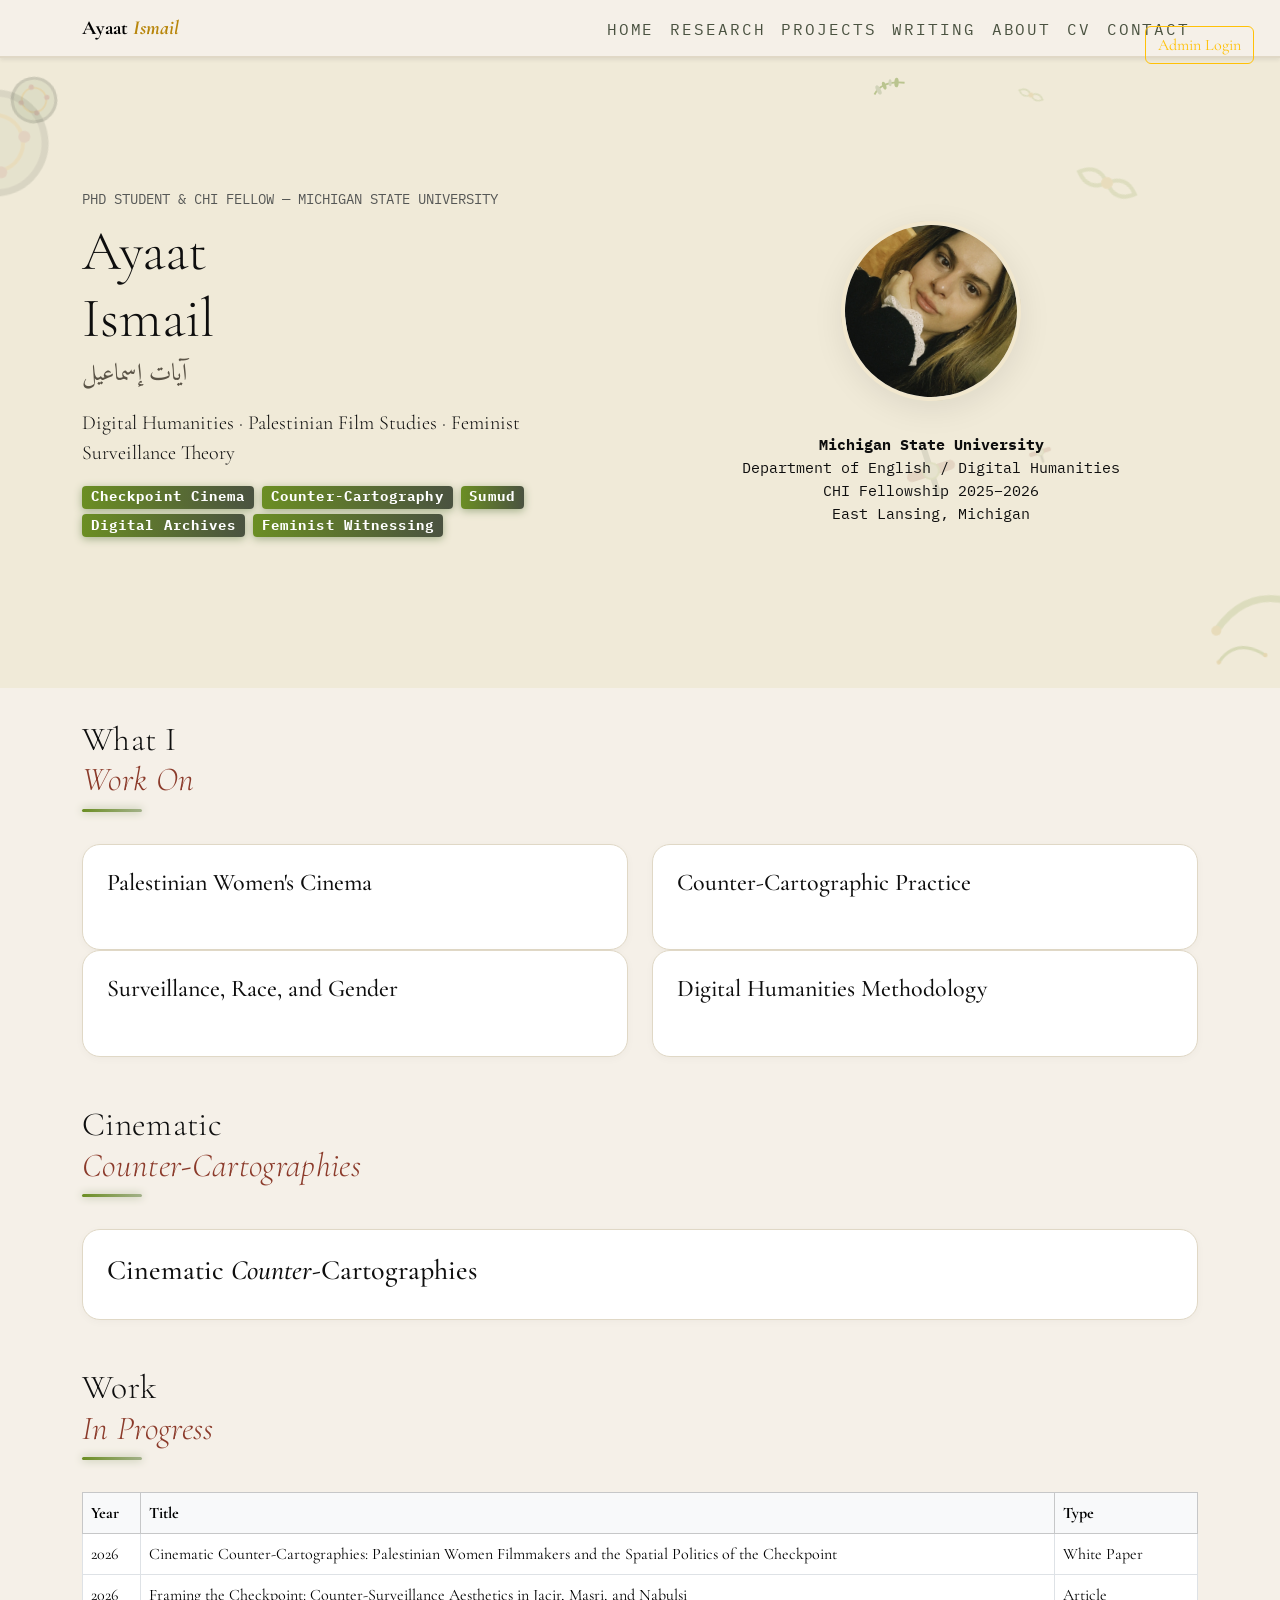
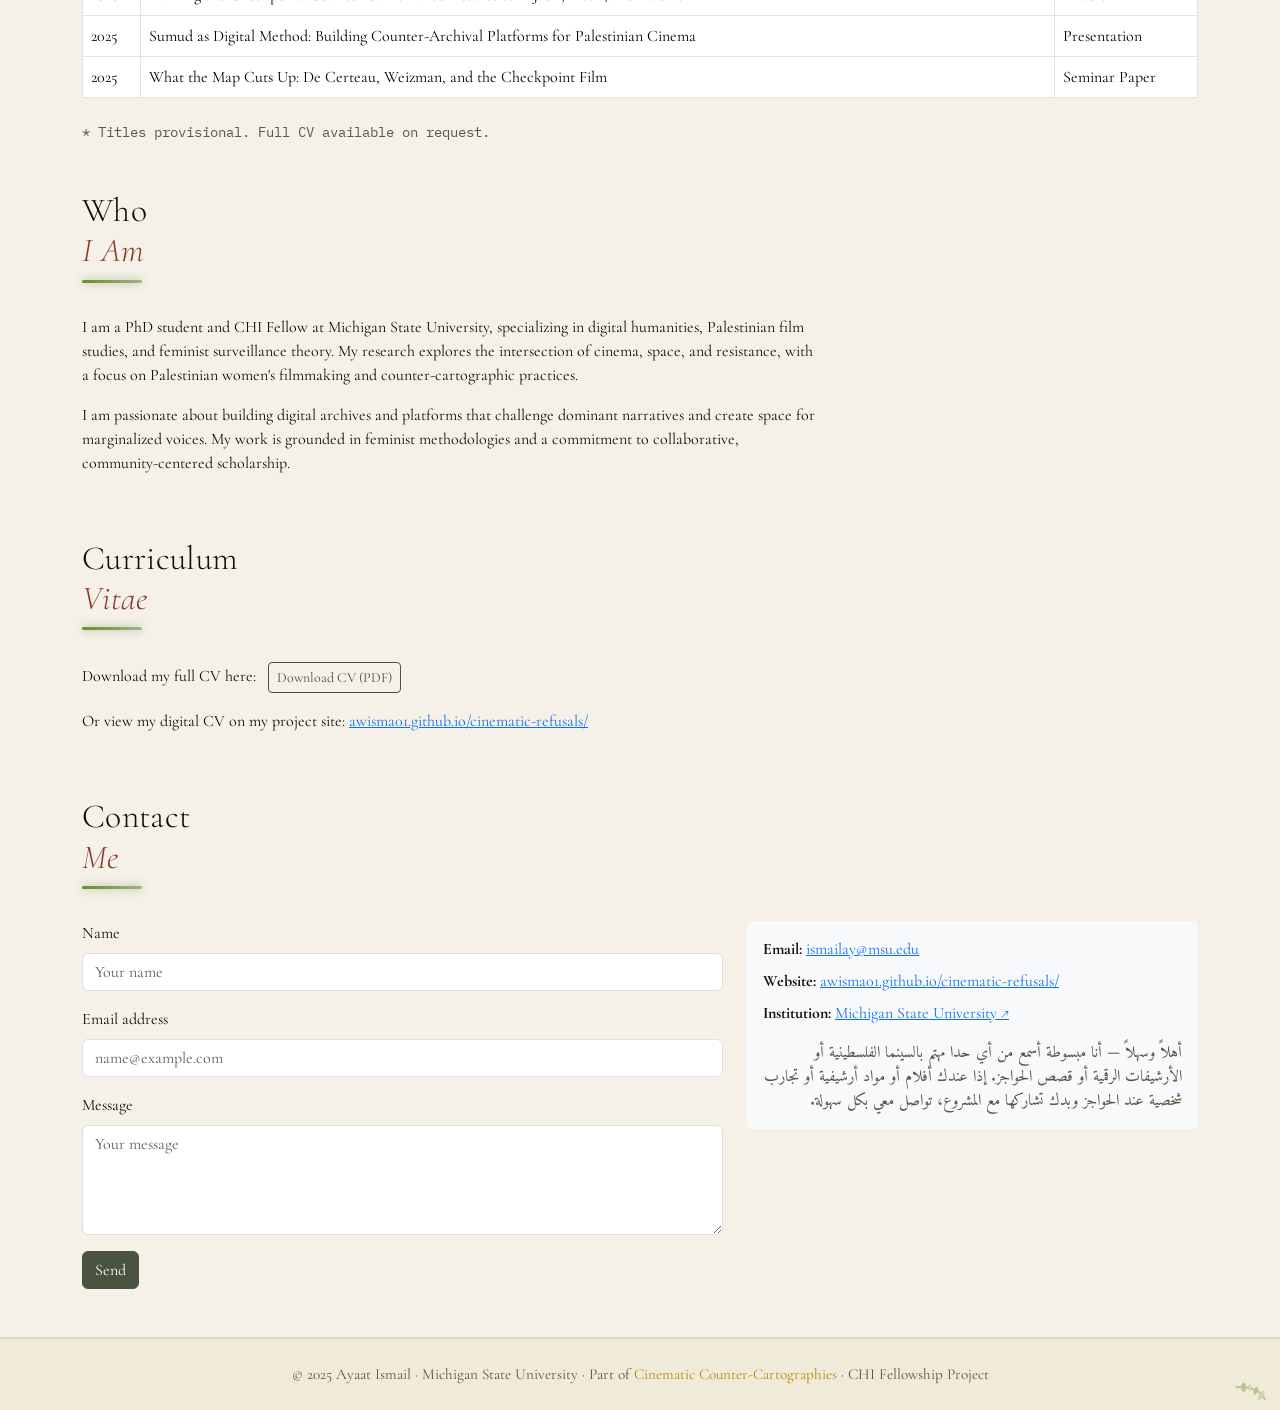
==== personal-website/index.html @ aa400b4b "the start" ====
<!DOCTYPE html>
<html lang="en">
<head>
  <meta charset="utf-8" />
  <meta name="viewport" content="width=device-width,initial-scale=1" />
  <title>Ayaat Ismail — Researcher</title>
  <!-- Bootstrap CSS -->
  <link href="https://cdn.jsdelivr.net/npm/bootstrap@5.3.3/dist/css/bootstrap.min.css" rel="stylesheet">
  <link href="https://fonts.googleapis.com/css2?family=Cormorant+Garamond:ital,wght@0,300;0,400;0,600;0,700;1,300;1,400;1,600&family=Oswald:wght@300;400;500&family=IBM+Plex+Mono:wght@300;400&family=Amiri:ital,wght@0,400;0,700;1,400&display=swap" rel="stylesheet">
  <style>
    :root {
      --ink: #0e0e0e;
      --paper: #f5f0e8;
      --warm: #f0ead8;
      --gold: #b8860b;
      --rust: #8b3a2a;
      --olive: #4a5240;
      --muted: #5a5346;
      --olive-green: #6b8e23;
      --olive-light: #a3b18a;
    }
    body {
      font-family: 'Cormorant Garamond', Georgia, serif;
      background: var(--paper);
      color: var(--ink);
    }
    .navbar {
      background: var(--paper) !important;
      border-bottom: 2px solid #e0d8c6;
    }
    .navbar-brand span {
      color: var(--gold);
      font-style: italic;
    }
    .navbar-nav .nav-link {
      text-transform: uppercase;
      letter-spacing: 0.12em;
      font-family: 'IBM Plex Mono', monospace;
      font-size: 0.98rem;
      color: var(--olive) !important;
      border-bottom: 2px solid transparent;
      transition: border-color 0.2s, color 0.2s;
      padding-bottom: 0.2rem;
    }
    .navbar-nav .nav-link:hover, .navbar-nav .nav-link.active {
      color: var(--gold) !important;
      border-bottom: 2px solid var(--gold);
    }
    .btn-outline-success {
      border-color: var(--olive);
      color: var(--olive);
    }
    .btn-outline-success:hover {
      background: var(--olive);
      color: #fff;
      border-color: var(--olive);
    }
    .hero-section {
      min-height: 70vh;
      display: flex;
      align-items: center;
      background: var(--warm);
      margin-bottom: 2rem;
      animation: fadeIn 1.2s;
      overflow: visible;
    }
    .hero-img {
      width: 180px;
      height: 180px;
      object-fit: cover;
      border-radius: 50%;
      border: 4px solid #b8860b33;
      box-shadow: 0 8px 32px rgba(0,0,0,0.08);
      background: #fff;
      transition: transform 0.3s;
      transform: rotate(-7deg); /* Added rotation to the left */
    }
    .hero-img:hover {
      transform: scale(1.05) rotate(-9deg); /* Slightly more on hover */
    }
    .hero-name-ar {
      font-family: 'Amiri', serif;
      color: var(--muted);
      direction: rtl;
    }
    .section-title {
      font-family: 'Cormorant Garamond', serif;
      font-size: 2.1rem;
      font-weight: 300;
      letter-spacing: 0.01em;
      margin-bottom: 0.5rem;
      color: var(--ink);
      position: relative;
      display: inline-block;
    }
    .section-title em {
      color: var(--rust);
      font-style: italic;
    }
    .section-header-line {
      height: 3px;
      width: 60px;
      background: linear-gradient(90deg, var(--olive-green), var(--olive-light));
      margin-top: 8px;
      margin-bottom: 24px;
      border-radius: 2px;
      box-shadow: 0 0 8px 0 var(--olive-light);
    }
    .research-card, .project-card {
      border: 1px solid #e0d8c6;
      border-radius: 18px;
      background: #fff;
      box-shadow: 0 2px 8px rgba(0,0,0,0.03);
      margin-bottom: 1.5rem;
      transition: box-shadow 0.2s, transform 0.2s;
      cursor: pointer;
    }
    .research-card:hover, .project-card:hover {
      box-shadow: 0 8px 32px rgba(74,82,64,0.10);
      transform: translateY(-4px) scale(1.01);
      border-color: var(--olive);
    }
    .badge.bg-secondary {
      background: linear-gradient(90deg, var(--olive-green), var(--olive)) !important;
      color: #fff;
      font-family: 'IBM Plex Mono', monospace;
      font-size: 0.85rem;
      letter-spacing: 0.08em;
      border-radius: 4px;
      box-shadow: 0 2px 8px 0 var(--olive-light);
    }
    .footer {
      background: var(--warm);
      color: var(--muted);
      padding: 1.5rem 0;
      text-align: center;
      font-size: 0.95rem;
      margin-top: 2rem;
      border-top: 2px solid #e0d8c6;
      position: relative;
      overflow: hidden;
    }
    a.text-warning {
      color: var(--gold) !important;
    }
    .section-header {
      margin-bottom: 2rem;
    }
    .section-header .section-title {
      margin-bottom: 0;
    }
    .section-header-line {
      margin-left: 0;
    }
    /* Fade in animation */
    @keyframes fadeIn {
      from { opacity: 0; transform: translateY(30px);}
      to { opacity: 1; transform: translateY(0);}
    }
    /* Responsive tweaks */
    @media (max-width: 767px) {
      .section-title {
        font-size: 1.5rem;
      }
      .hero-img {
        width: 110px;
        height: 110px;
      }
      .hero-section {
        min-height: 50vh;
      }
    }
    /* Collapsible cards */
    .collapsible-content {
      display: none;
      margin-top: 1rem;
      color: var(--muted);
      font-size: 1rem;
      animation: fadeIn 0.5s;
    }
    .collapsible-card.open .collapsible-content {
      display: block;
    }
    /* Editable highlight */
    .editable[contenteditable="true"] {
      outline: 2px dashed var(--gold);
      background: #fffbe6;
    }
    .olive-branch {
      position: absolute;
      z-index: 1;
      pointer-events: none;
      opacity: 0.5;
      transition: opacity 0.3s;
    }
    .olive-branch.hero {
      top: 18px;
      left: 68%;
      width: 38px;
      min-width: 38px;
      max-width: 38px;
      opacity: 0.4;
      transform: rotate(-10deg);
    }
    .olive-branch.bottom-right {
      bottom: 8px;
      right: 12px;
      width: 38px;
      min-width: 38px;
      max-width: 38px;
      opacity: 0.4;
      transform: rotate(12deg) scaleX(-1);
    }
    /* Abstract accent shapes inspired by counter-cartography, film, and borders */
    .abstract-shape {
      position: absolute;
      z-index: 0;
      pointer-events: none;
      opacity: 0.28; /* was 0.18 */
      filter: blur(0.5px);
      transition: opacity 0.3s;
    }
    .abstract-shape.film-reel {
      top: 30px;
      left: -60px;
      width: 110px;
      height: 110px;
      opacity: 0.13;
      transform: rotate(-12deg);
    }
    .abstract-shape.map-line {
      bottom: 40px;
      right: -50px;
      width: 120px;
      height: 80px;
      opacity: 0.14;
      transform: rotate(8deg);
    }
    .abstract-shape.checkpoint {
      top: 60%;
      left: 70%;
      width: 70px;
      height: 70px;
      opacity: 0.12;
      transform: rotate(-18deg);
    }
    .abstract-shape.sumud {
      top: 80px;
      right: 10%;
      width: 90px;
      height: 90px;
      opacity: 0.13;
      transform: rotate(22deg);
    }
    @media (max-width: 767px) {
      .abstract-shape {
        display: none;
      }
    }
  </style>
</head>
<body>
  <!-- Admin Login Modal -->
  <div id="loginModal" class="modal" tabindex="-1" style="display:none;position:fixed;top:0;left:0;width:100vw;height:100vh;background:rgba(0,0,0,0.3);z-index:3000;align-items:center;justify-content:center;">
    <div class="modal-dialog">
      <div class="modal-content p-4">
        <h5 class="mb-3">Admin Login</h5>
        <input type="password" id="adminPass" class="form-control mb-3" placeholder="Password">
        <button class="btn btn-success" onclick="doLogin()">Login</button>
        <button class="btn btn-link" onclick="closeLogin()">Cancel</button>
        <div id="loginError" class="text-danger mt-2" style="display:none;">Wrong password</div>
      </div>
    </div>
  </div>
  <button id="showLogin" class="btn btn-outline-warning m-3" style="position:fixed;top:10px;right:10px;z-index:2000;">Admin Login</button>
  <button id="edit-toggle" class="btn btn-outline-success m-3" style="position:fixed;top:60px;right:10px;z-index:2000;display:none;">Edit Mode</button>
  <button id="save-edits" class="btn btn-warning m-3" style="position:fixed;top:110px;right:10px;z-index:2000;display:none;">Save Edits</button>

  <!-- NAVBAR -->
  <nav class="navbar navbar-expand-lg navbar-light shadow-sm sticky-top">
    <div class="container">
      <a class="navbar-brand fw-bold" href="#">Ayaat <span>Ismail</span></a>
      <button class="navbar-toggler" type="button" data-bs-toggle="collapse" data-bs-target="#mainNav" aria-controls="mainNav" aria-expanded="false" aria-label="Toggle navigation">
        <span class="navbar-toggler-icon"></span>
      </button>
      <div class="collapse navbar-collapse" id="mainNav">
        <ul class="navbar-nav ms-auto mb-2 mb-lg-0">
          <li class="nav-item"><a class="nav-link" href="#home">Home</a></li>
          <li class="nav-item"><a class="nav-link" href="#research">Research</a></li>
          <li class="nav-item"><a class="nav-link" href="#projects">Projects</a></li>
          <li class="nav-item"><a class="nav-link" href="#writing">Writing</a></li>
          <li class="nav-item"><a class="nav-link" href="#about">About</a></li>
          <li class="nav-item"><a class="nav-link" href="#cv">CV</a></li>
          <li class="nav-item"><a class="nav-link" href="#contact">Contact</a></li>
        </ul>
      </div>
    </div>
  </nav>

  <!-- HERO -->
  <section class="hero-section position-relative" id="home" style="overflow:visible;">
    <!-- Abstract SVGs as background accents -->
    <div style="position:absolute;top:0;left:0;width:100%;height:100%;pointer-events:none;z-index:2;">
      <!-- Film reel (symbolizing cinema) -->
      <svg class="abstract-shape film-reel" style="z-index:2;" viewBox="0 0 110 110" fill="none">
        <circle cx="55" cy="55" r="50" stroke="#4a5240" stroke-width="7" fill="#a3b18a"/>
        <circle cx="55" cy="55" r="28" stroke="#b8860b" stroke-width="4" fill="none"/>
        <circle cx="55" cy="25" r="6" fill="#8b3a2a"/>
        <circle cx="55" cy="85" r="6" fill="#8b3a2a"/>
        <circle cx="25" cy="55" r="6" fill="#8b3a2a"/>
        <circle cx="85" cy="55" r="6" fill="#8b3a2a"/>
      </svg>
      <!-- Map line (counter-cartography) -->
      <svg class="abstract-shape map-line" style="z-index:2;" viewBox="0 0 120 80" fill="none">
        <path d="M10,70 Q40,10 110,40" stroke="#6b8e23" stroke-width="7" fill="none" stroke-linecap="round"/>
        <circle cx="10" cy="70" r="5" fill="#b8860b"/>
        <circle cx="110" cy="40" r="5" fill="#b8860b"/>
      </svg>
      <!-- Checkpoint (abstracted barrier/gate) -->
      <svg class="abstract-shape checkpoint" style="z-index:2;" viewBox="0 0 70 70" fill="none">
        <rect x="10" y="30" width="50" height="10" rx="5" fill="#8b3a2a"/>
        <rect x="32" y="10" width="6" height="50" rx="3" fill="#4a5240"/>
        <circle cx="35" cy="35" r="8" fill="#a3b18a" stroke="#6b8e23" stroke-width="2"/>
      </svg>
      <!-- Sumud spiral (resilience, rootedness) -->
      <svg class="abstract-shape sumud" style="z-index:2;" viewBox="0 0 90 90" fill="none">
        <path d="M45,45 Q60,30 75,45 Q60,60 45,45 Q30,30 15,45 Q30,60 45,45" stroke="#6b8e23" stroke-width="4" fill="none"/>
        <circle cx="45" cy="45" r="6" fill="#b8860b"/>
      </svg>
    </div>
    <!-- Olive branch SVG decoration (smaller, accent) -->
    <svg class="olive-branch hero" viewBox="0 0 120 60" fill="none" style="position:absolute;z-index:3;">
      <path d="M10,50 Q40,10 110,30" stroke="#6b8e23" stroke-width="6" fill="none"/>
      <ellipse cx="25" cy="38" rx="7" ry="16" fill="#a3b18a" transform="rotate(-18 25 38)"/>
      <ellipse cx="45" cy="28" rx="6" ry="13" fill="#6b8e23" transform="rotate(-10 45 28)"/>
      <ellipse cx="65" cy="22" rx="5" ry="11" fill="#a3b18a" transform="rotate(8 65 22)"/>
      <ellipse cx="85" cy="25" rx="7" ry="15" fill="#6b8e23" transform="rotate(12 85 25)"/>
    </svg>
    <div class="container" style="position:relative;z-index:4;">
      <div class="row align-items-center g-5">
        <div class="col-md-6 text-center text-md-start">
          <p class="text-uppercase small text-muted mb-2" style="font-family:'IBM Plex Mono',monospace;">PhD Student &amp; CHI Fellow — Michigan State University</p>
          <h1 class="display-4 fw-light mb-1 editable" data-edit="hero-name">Ayaat<br>Ismail</h1>
          <p class="hero-name-ar fs-4 mb-3 editable" data-edit="hero-arabic">آيات إسماعيل</p>
          <p class="lead mb-3 editable" data-edit="hero-lead">Digital Humanities · Palestinian Film Studies · Feminist Surveillance Theory</p>
          <div class="mb-3">
            <span class="badge bg-secondary me-1 mb-1">Checkpoint Cinema</span>
            <span class="badge bg-secondary me-1 mb-1">Counter-Cartography</span>
            <span class="badge bg-secondary me-1 mb-1">Sumud</span>
            <span class="badge bg-secondary me-1 mb-1">Digital Archives</span>
            <span class="badge bg-secondary me-1 mb-1">Feminist Witnessing</span>
          </div>
        </div>
        <div class="col-md-6 text-center">
          <img src="assets/images/yoyo1.jpeg" alt="Ayaat Ismail" class="hero-img mb-3"
            onerror="this.style.display='none';document.getElementById('photo-placeholder').style.display='block';">
          <div id="photo-placeholder" style="display:none;">
            <span style="font-size:3rem;">◎</span>
            <div class="text-muted" style="font-family:'IBM Plex Mono',monospace;font-size:0.9rem;">Photo coming soon</div>
          </div>
          <div class="mt-3" style="font-family:'IBM Plex Mono',monospace;font-size:0.95rem;">
            <strong>Michigan State University</strong><br>
            Department of English / Digital Humanities<br>
            CHI Fellowship 2025–2026<br>
            East Lansing, Michigan
          </div>
        </div>
      </div>
    </div>
    <div style="position:absolute;top:0;left:0;width:100%;height:100%;pointer-events:none;z-index:1;">
      <!-- Film reel (cinema) -->
      <svg class="abstract-shape film-reel" style="top:18px;left:10px;width:48px;height:48px;opacity:0.22;" viewBox="0 0 110 110" fill="none">
        <circle cx="55" cy="55" r="50" stroke="#4a5240" stroke-width="7" fill="#a3b18a"/>
        <circle cx="55" cy="55" r="28" stroke="#b8860b" stroke-width="4" fill="none"/>
        <circle cx="55" cy="25" r="6" fill="#8b3a2a"/>
        <circle cx="55" cy="85" r="6" fill="#8b3a2a"/>
        <circle cx="25" cy="55" r="6" fill="#8b3a2a"/>
        <circle cx="85" cy="55" r="6" fill="#8b3a2a"/>
      </svg>
      <!-- Map line (counter-cartography) -->
      <svg class="abstract-shape map-line" style="bottom:18px;right:10px;width:54px;height:36px;opacity:0.18;" viewBox="0 0 120 80" fill="none">
        <path d="M10,70 Q40,10 110,40" stroke="#6b8e23" stroke-width="7" fill="none" stroke-linecap="round"/>
        <circle cx="10" cy="70" r="5" fill="#b8860b"/>
        <circle cx="110" cy="40" r="5" fill="#b8860b"/>
      </svg>
      <!-- Checkpoint (barrier/gate) -->
      <svg class="abstract-shape checkpoint" style="top:60%;left:80%;width:32px;height:32px;opacity:0.13;" viewBox="0 0 70 70" fill="none">
        <rect x="10" y="30" width="50" height="10" rx="5" fill="#8b3a2a"/>
        <rect x="32" y="10" width="6" height="50" rx="3" fill="#4a5240"/>
        <circle cx="35" cy="35" r="8" fill="#a3b18a" stroke="#6b8e23" stroke-width="2"/>
      </svg>
      <!-- Sumud spiral (resilience) -->
      <svg class="abstract-shape sumud" style="top:18px;right:18%;width:38px;height:38px;opacity:0.15;" viewBox="0 0 90 90" fill="none">
        <path d="M45,45 Q60,30 75,45 Q60,60 45,45 Q30,30 15,45 Q30,60 45,45" stroke="#6b8e23" stroke-width="4" fill="none"/>
        <circle cx="45" cy="45" r="6" fill="#b8860b"/>
      </svg>
    </div>
  </section>

  <!-- RESEARCH -->
  <section id="research" class="container mb-5">
    <div class="section-header">
      <h2 class="section-title">What I<br><em>Work On</em></h2>
      <div class="section-header-line"></div>
    </div>
    <div class="row">
      <div class="col-md-6">
        <div class="research-card collapsible-card p-4 h-100" onclick="toggleCard(this)">
          <h4 class="mb-1 editable" data-edit="research-1-title">Palestinian Women's Cinema</h4>
          <div class="collapsible-content editable" data-edit="research-1-content">
            I study how Mai Masri, Annemarie Jacir, and Farah Nabulsi use formal cinematic strategies — camera angle, duration, ellipsis, offscreen sound — to refuse rather than reproduce the surveillance gaze they are forced to document.<br><br>
            <strong>Key Questions:</strong>
            <ul>
              <li>How do Palestinian women filmmakers subvert surveillance?</li>
              <li>What cinematic techniques are used to resist occupation?</li>
              <li>How does film become a tool for feminist witnessing?</li>
            </ul>
            <strong>Featured Films:</strong> <em>3000 Nights</em>, <em>Salt of this Sea</em>, <em>The Present</em>
          </div>
        </div>
      </div>
      <div class="col-md-6">
        <div class="research-card collapsible-card p-4 h-100" onclick="toggleCard(this)">
          <h4 class="mb-1 editable" data-edit="research-2-title">Counter-Cartographic Practice</h4>
          <div class="collapsible-content editable" data-edit="research-2-content">
            Drawing on de Certeau, Lefebvre, and Weizman, I theorize Palestinian cinema as a form of spatial argumentation: a way of narrating the land from within rather than surveying it from above.<br><br>
            <strong>Key Concepts:</strong>
            <ul>
              <li>Counter-mapping and spatial resistance</li>
              <li>Everyday navigation of borders and checkpoints</li>
              <li>Film as a map of lived experience</li>
            </ul>
            <strong>Featured Analysis:</strong> Checkpoint scenes, landscape shots, movement and stasis
          </div>
        </div>
      </div>
      <div class="col-md-6">
        <div class="research-card collapsible-card p-4 h-100" onclick="toggleCard(this)">
          <h4 class="mb-1 editable" data-edit="research-3-title">Surveillance, Race, and Gender</h4>
          <div class="collapsible-content editable" data-edit="research-3-content">
            Using Simone Browne's framework of racialized surveillance and Shalhoub-Kevorkian's concept of infiltrated intimacies, I analyze how occupation enters domestic, bodily, and intimate space — and how filmmakers witness from inside those spaces.<br><br>
            <strong>Key Themes:</strong>
            <ul>
              <li>Intersectionality in surveillance studies</li>
              <li>Gendered experiences at checkpoints</li>
              <li>Resistance through everyday acts</li>
            </ul>
            <strong>Featured Work:</strong> Interviews, oral histories, and autoethnography
          </div>
        </div>
      </div>
      <div class="col-md-6">
        <div class="research-card collapsible-card p-4 h-100" onclick="toggleCard(this)">
          <h4 class="mb-1 editable" data-edit="research-4-title">Digital Humanities Methodology</h4>
          <div class="collapsible-content editable" data-edit="research-4-content">
            My digital work explores how the form of an archive can enact its own argument — building platforms where geography, film analysis, and theoretical vocabulary exist in conversation rather than sequence.<br><br>
            <strong>Key Projects:</strong>
            <ul>
              <li>Interactive digital archives</li>
              <li>StoryMaps and spatial storytelling</li>
              <li>Collaborative, open-access scholarship</li>
            </ul>
            <strong>Featured Platform:</strong> <a href="https://awisma01.github.io/cinematic-refusals/" target="_blank">Cinematic Refusals</a>
          </div>
        </div>
      </div>
    </div>
  </section>

  <!-- PROJECTS -->
  <section id="projects" class="container mb-5">
    <div class="section-header">
      <h2 class="section-title">Cinematic<br><em>Counter-Cartographies</em></h2>
      <div class="section-header-line"></div>
    </div>
    <div class="project-card p-4 mb-3 collapsible-card" onclick="toggleCard(this)">
      <div class="row">
        <div class="col-md-7">
          <h3 class="mb-2 editable" data-edit="project-title">Cinematic <em>Counter-</em>Cartographies</h3>
          <div class="collapsible-content editable" data-edit="project-content">
            <p>A digital archive mapping how Palestinian women filmmakers transform Israeli checkpoints and surveillance infrastructures into sites of cinematic resistance across twenty-five years of film.</p>
            <ul>
              <li><strong>Archive Period:</strong> Palestinian Cinema, 2000–2025</li>
              <li><strong>Primary Filmmakers:</strong> Masri, Jacir, Nabulsi</li>
              <li><strong>Checkpoints Mapped:</strong> Qalandiya · Huwwara · Rachel · Container</li>
              <li><strong>Theoretical Framework:</strong> Sumud · Counter-Cartography · Feminist Witnessing</li>
              <li><strong>Languages:</strong> English · Arabic (Palestinian dialect)</li>
            </ul>
            <a href="https://awisma01.github.io/cinematic-refusals/" class="btn btn-outline-success btn-sm" target="_blank">Visit the archive →</a>
          </div>
        </div>
      </div>
    </div>
  </section>

  <!-- WRITING -->
  <section id="writing" class="container mb-5">
    <div class="section-header">
      <h2 class="section-title">Work<br><em>In Progress</em></h2>
      <div class="section-header-line"></div>
    </div>
    <div class="table-responsive">
      <table class="table table-bordered align-middle">
        <thead class="table-light">
          <tr>
            <th>Year</th>
            <th>Title</th>
            <th>Type</th>
          </tr>
        </thead>
        <tbody>
          <tr>
            <td>2026</td>
            <td>Cinematic Counter-Cartographies: Palestinian Women Filmmakers and the Spatial Politics of the Checkpoint</td>
            <td>White Paper</td>
          </tr>
          <tr>
            <td>2026</td>
            <td>Framing the Checkpoint: Counter-Surveillance Aesthetics in Jacir, Masri, and Nabulsi</td>
            <td>Article</td>
          </tr>
          <tr>
            <td>2025</td>
            <td>Sumud as Digital Method: Building Counter-Archival Platforms for Palestinian Cinema</td>
            <td>Presentation</td>
          </tr>
          <tr>
            <td>2025</td>
            <td>What the Map Cuts Up: De Certeau, Weizman, and the Checkpoint Film</td>
            <td>Seminar Paper</td>
          </tr>
        </tbody>
      </table>
    </div>
    <p class="text-muted small mt-2" style="font-family:'IBM Plex Mono',monospace;">
      * Titles provisional. Full CV available on request.
    </p>
  </section>

  <!-- ABOUT -->
  <section id="about" class="container mb-5">
    <div class="section-header">
      <h2 class="section-title">Who<br><em>I Am</em></h2>
      <div class="section-header-line"></div>
    </div>
    <div class="row">
      <div class="col-md-8">
        <p class="editable" data-edit="about-1">
          I am a PhD student and CHI Fellow at Michigan State University, specializing in digital humanities, Palestinian film studies, and feminist surveillance theory. My research explores the intersection of cinema, space, and resistance, with a focus on Palestinian women's filmmaking and counter-cartographic practices.
        </p>
        <p class="editable" data-edit="about-2">
          I am passionate about building digital archives and platforms that challenge dominant narratives and create space for marginalized voices. My work is grounded in feminist methodologies and a commitment to collaborative, community-centered scholarship.
        </p>
      </div>
    </div>
  </section>

  <!-- CV SECTION -->
  <section id="cv" class="container mb-5">
    <div class="section-header">
      <h2 class="section-title">Curriculum<br><em>Vitae</em></h2>
      <div class="section-header-line"></div>
    </div>
    <div class="row">
      <div class="col-md-8">
        <p>
          Download my full CV here:
          <a href="assets/ayaat-ismail-cv.pdf" class="btn btn-outline-success btn-sm ms-2" target="_blank">Download CV (PDF)</a>
        </p>
        <p>
          Or view my digital CV on my project site:
          <a href="https://awisma01.github.io/cinematic-refusals/" target="_blank">awisma01.github.io/cinematic-refusals/</a>
        </p>
      </div>
    </div>
  </section>

  <!-- CONTACT -->
  <section id="contact" class="container mb-5">
    <div class="section-header">
      <h2 class="section-title">Contact<br><em>Me</em></h2>
      <div class="section-header-line"></div>
    </div>
    <div class="row">
      <div class="col-md-7">
        <form>
          <div class="mb-3">
            <label for="name" class="form-label">Name</label>
            <input type="text" class="form-control" id="name" placeholder="Your name">
          </div>
          <div class="mb-3">
            <label for="email" class="form-label">Email address</label>
            <input type="email" class="form-control" id="email" placeholder="name@example.com">
          </div>
          <div class="mb-3">
            <label for="message" class="form-label">Message</label>
            <textarea class="form-control" id="message" rows="4" placeholder="Your message"></textarea>
          </div>
          <button type="submit" class="btn btn-success" style="background: var(--olive); border-color: var(--olive);">Send</button>
        </form>
      </div>
      <div class="col-md-5 mt-4 mt-md-0">
        <div class="p-3 bg-light rounded">
          <p class="mb-2"><strong>Email:</strong> <a href="mailto:ismailay@msu.edu">ismailay@msu.edu</a></p>
          <p class="mb-2"><strong>Website:</strong> <a href="https://awisma01.github.io/cinematic-refusals/" target="_blank">awisma01.github.io/cinematic-refusals/</a></p>
          <p class="mb-2"><strong>Institution:</strong> <a href="https://msu.edu" target="_blank" rel="noopener">Michigan State University ↗</a></p>
          <div class="mt-3" style="font-family:'Amiri',serif;direction:rtl;color:#5a5346;">
            أهلاً وسهلاً — أنا مبسوطة أسمع من أي حدا مهتم بالسينما الفلسطينية أو الأرشيفات الرقمية أو قصص الحواجز. إذا عندك أفلام أو مواد أرشيفية أو تجارب شخصية عند الحواجز وبدك تشاركها مع المشروع، تواصل معي بكل سهولة.
          </div>
        </div>
      </div>
    </div>
  </section>

  <footer class="footer">
    &copy; 2025 Ayaat Ismail · Michigan State University · Part of <a href="index.html" class="text-warning text-decoration-none">Cinematic Counter-Cartographies</a> · CHI Fellowship Project
    <!-- Olive branch in footer for extra accent (smaller, accent) -->
    <svg class="olive-branch bottom-right" viewBox="0 0 120 60" fill="none" style="right:10px;bottom:10px;">
      <path d="M10,50 Q40,10 110,30" stroke="#6b8e23" stroke-width="6" fill="none"/>
      <ellipse cx="25" cy="38" rx="7" ry="16" fill="#a3b18a" transform="rotate(-18 25 38)"/>
      <ellipse cx="45" cy="28" rx="6" ry="13" fill="#6b8e23" transform="rotate(-10 45 28)"/>
      <ellipse cx="65" cy="22" rx="5" ry="11" fill="#a3b18a" transform="rotate(8 65 22)"/>
      <ellipse cx="85" cy="25" rx="7" ry="15" fill="#6b8e23" transform="rotate(12 85 25)"/>
    </svg>
  </footer>

  <!-- Bootstrap JS -->
  <script src="https://cdn.jsdelivr.net/npm/bootstrap@5.3.3/dist/js/bootstrap.bundle.min.js"></script>
  <script>
    // Collapsible cards for research and project sections
    function toggleCard(card) {
      card.classList.toggle('open');
    }
    // Animate section appearance on scroll
    function animateOnScroll() {
      document.querySelectorAll('section').forEach(section => {
        const rect = section.getBoundingClientRect();
        if (rect.top < window.innerHeight - 100) {
          section.style.opacity = 1;
          section.style.transform = 'none';
        }
      });
    }
    document.addEventListener('scroll', animateOnScroll);
    window.onload = () => {
      document.querySelectorAll('section').forEach(section => {
        section.style.opacity = 0;
        section.style.transform = 'translateY(40px)';
      });
      animateOnScroll();
    };

    // --- Admin Login and Edit Mode ---
    document.getElementById('showLogin').onclick = function() {
      document.getElementById('loginModal').style.display = 'flex';
      document.getElementById('adminPass').value = '';
      document.getElementById('loginError').style.display = 'none';
    };
    function closeLogin() {
      document.getElementById('loginModal').style.display = 'none';
    }
    // Change this password to your own secret!
    const ADMIN_PASSWORD = "changeme";
    function doLogin() {
      const pass = document.getElementById('adminPass').value;
      if (pass === ADMIN_PASSWORD) {
        document.getElementById('loginModal').style.display = 'none';
        document.getElementById('showLogin').style.display = 'none';
        document.getElementById('edit-toggle').style.display = '';
        document.getElementById('save-edits').style.display = '';
      } else {
        document.getElementById('loginError').style.display = 'block';
      }
    }
    // Edit mode toggle
    let editMode = false;
    document.getElementById('edit-toggle').onclick = function() {
      editMode = !editMode;
      document.querySelectorAll('.editable').forEach(el => {
        el.contentEditable = editMode;
      });
      this.textContent = editMode ? 'Exit Edit Mode' : 'Edit Mode';
    };
    // Save edits to localStorage
    document.getElementById('save-edits').onclick = function() {
      document.querySelectorAll('.editable').forEach(el => {
        if (el.dataset.edit) {
          localStorage.setItem('edit-' + el.dataset.edit, el.innerHTML);
        }
      });
      alert('Edits saved! (They will persist on this browser/device.)');
    };
    // Load edits from localStorage
    window.addEventListener('DOMContentLoaded', () => {
      document.querySelectorAll('.editable').forEach(el => {
        if (el.dataset.edit) {
          const saved = localStorage.getItem('edit-' + el.dataset.edit);
          if (saved) el.innerHTML = saved;
        }
      });
    });
  </script>
</body>
</html>
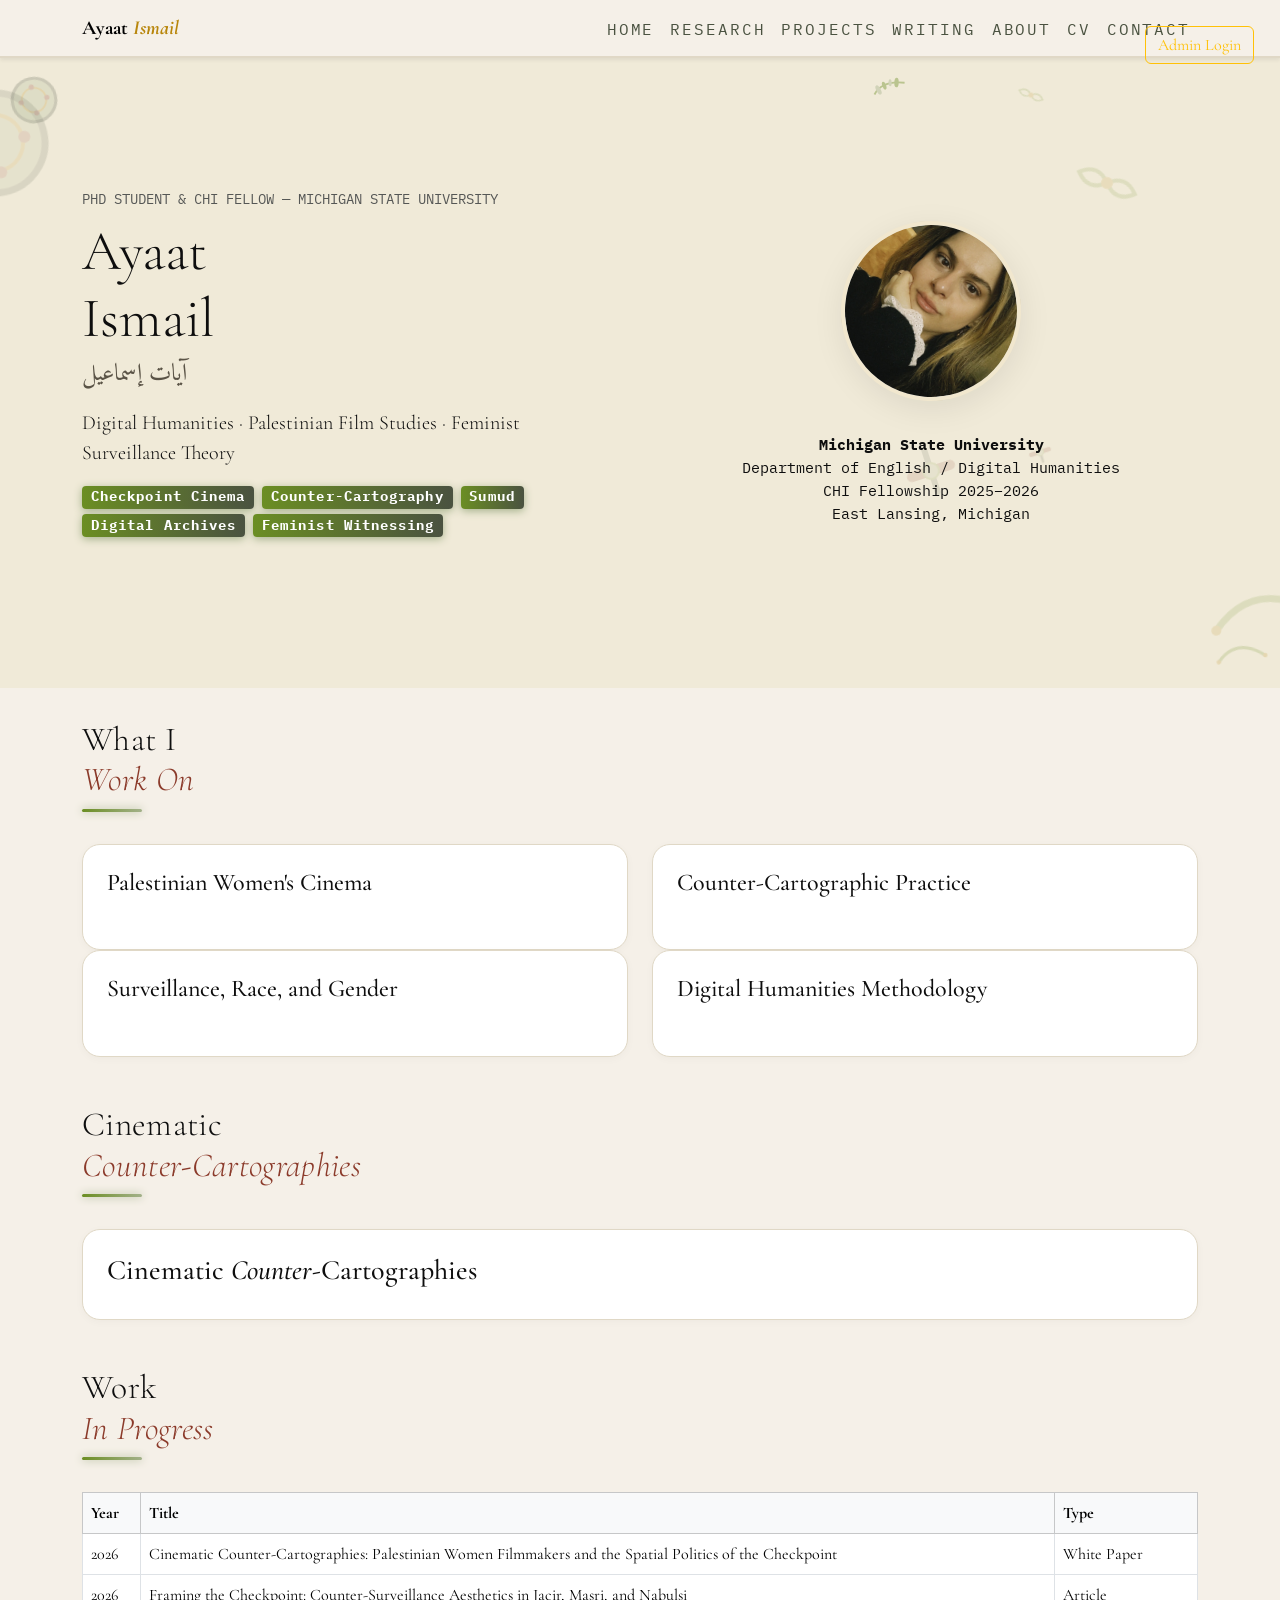
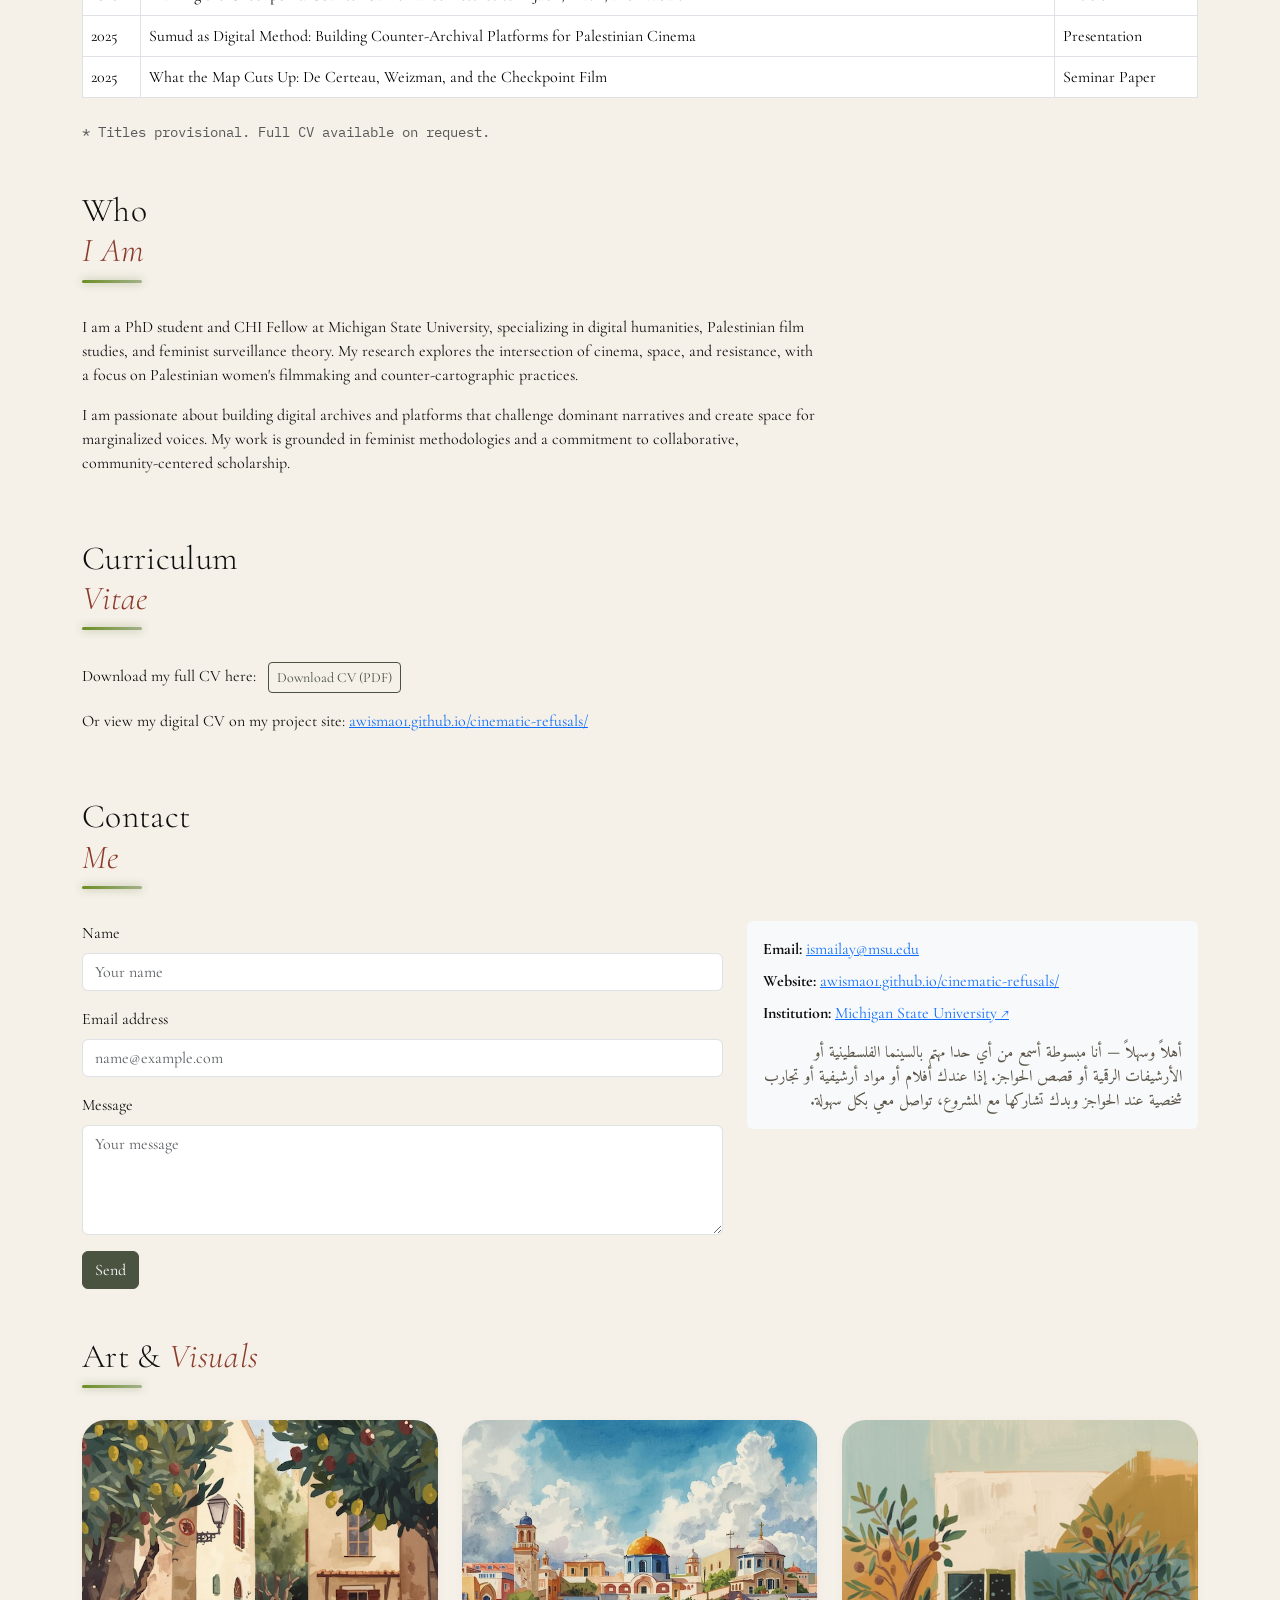
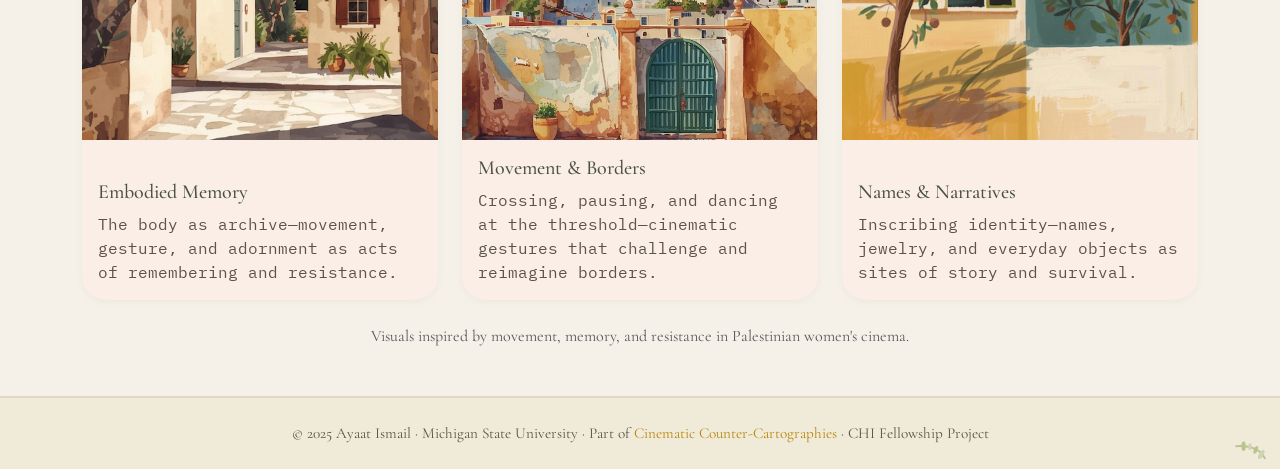
==== commit b23eeb33: "pics" ====
--- a/personal-website/index.html
+++ b/personal-website/index.html
@@ -612,6 +612,46 @@
     </div>
   </section>
 
+  <!-- Add this section where you want your abstract images to appear -->
+  <section id="visuals" class="container mb-5">
+    <div class="section-header">
+      <h2 class="section-title">Art &amp; <em>Visuals</em></h2>
+      <div class="section-header-line"></div>
+    </div>
+    <div class="row g-4 align-items-stretch">
+      <div class="col-12 col-md-4 d-flex">
+        <div class="w-100 d-flex flex-column align-items-center justify-content-between p-0 h-100" style="background:#fbeee6;border-radius:1.5rem;box-shadow:0 2px 8px rgba(0,0,0,0.04);overflow:hidden;">
+          <img src="assets/images/pali1.png" alt="Abstract art 1" class="img-fluid" style="width:100%;object-fit:cover;min-height:220px;max-height:320px;">
+          <div class="p-3 w-100" style="font-family:'IBM Plex Mono',monospace;">
+            <h5 class="mb-2" style="color:var(--olive);font-family:'Cormorant Garamond',serif;">Embodied Memory</h5>
+            <p class="mb-0" style="font-size:1rem;color:var(--muted);">The body as archive—movement, gesture, and adornment as acts of remembering and resistance.</p>
+          </div>
+        </div>
+      </div>
+      <div class="col-12 col-md-4 d-flex">
+        <div class="w-100 d-flex flex-column align-items-center justify-content-between p-0 h-100" style="background:#fbeee6;border-radius:1.5rem;box-shadow:0 2px 8px rgba(0,0,0,0.04);overflow:hidden;">
+          <img src="assets/images/pali2.png" alt="Abstract art 2" class="img-fluid" style="width:100%;object-fit:cover;min-height:220px;max-height:320px;">
+          <div class="p-3 w-100" style="font-family:'IBM Plex Mono',monospace;">
+            <h5 class="mb-2" style="color:var(--olive);font-family:'Cormorant Garamond',serif;">Movement &amp; Borders</h5>
+            <p class="mb-0" style="font-size:1rem;color:var(--muted);">Crossing, pausing, and dancing at the threshold—cinematic gestures that challenge and reimagine borders.</p>
+          </div>
+        </div>
+      </div>
+      <div class="col-12 col-md-4 d-flex">
+        <div class="w-100 d-flex flex-column align-items-center justify-content-between p-0 h-100" style="background:#fbeee6;border-radius:1.5rem;box-shadow:0 2px 8px rgba(0,0,0,0.04);overflow:hidden;">
+          <img src="assets/images/pali3.png" alt="Abstract art 3" class="img-fluid" style="width:100%;object-fit:cover;min-height:220px;max-height:320px;">
+          <div class="p-3 w-100" style="font-family:'IBM Plex Mono',monospace;">
+            <h5 class="mb-2" style="color:var(--olive);font-family:'Cormorant Garamond',serif;">Names &amp; Narratives</h5>
+            <p class="mb-0" style="font-size:1rem;color:var(--muted);">Inscribing identity—names, jewelry, and everyday objects as sites of story and survival.</p>
+          </div>
+        </div>
+      </div>
+    </div>
+    <div class="text-center mt-4 text-muted" style="font-size:1rem;">
+      Visuals inspired by movement, memory, and resistance in Palestinian women's cinema.
+    </div>
+  </section>
+
   <footer class="footer">
     &copy; 2025 Ayaat Ismail · Michigan State University · Part of <a href="index.html" class="text-warning text-decoration-none">Cinematic Counter-Cartographies</a> · CHI Fellowship Project
     <!-- Olive branch in footer for extra accent (smaller, accent) -->
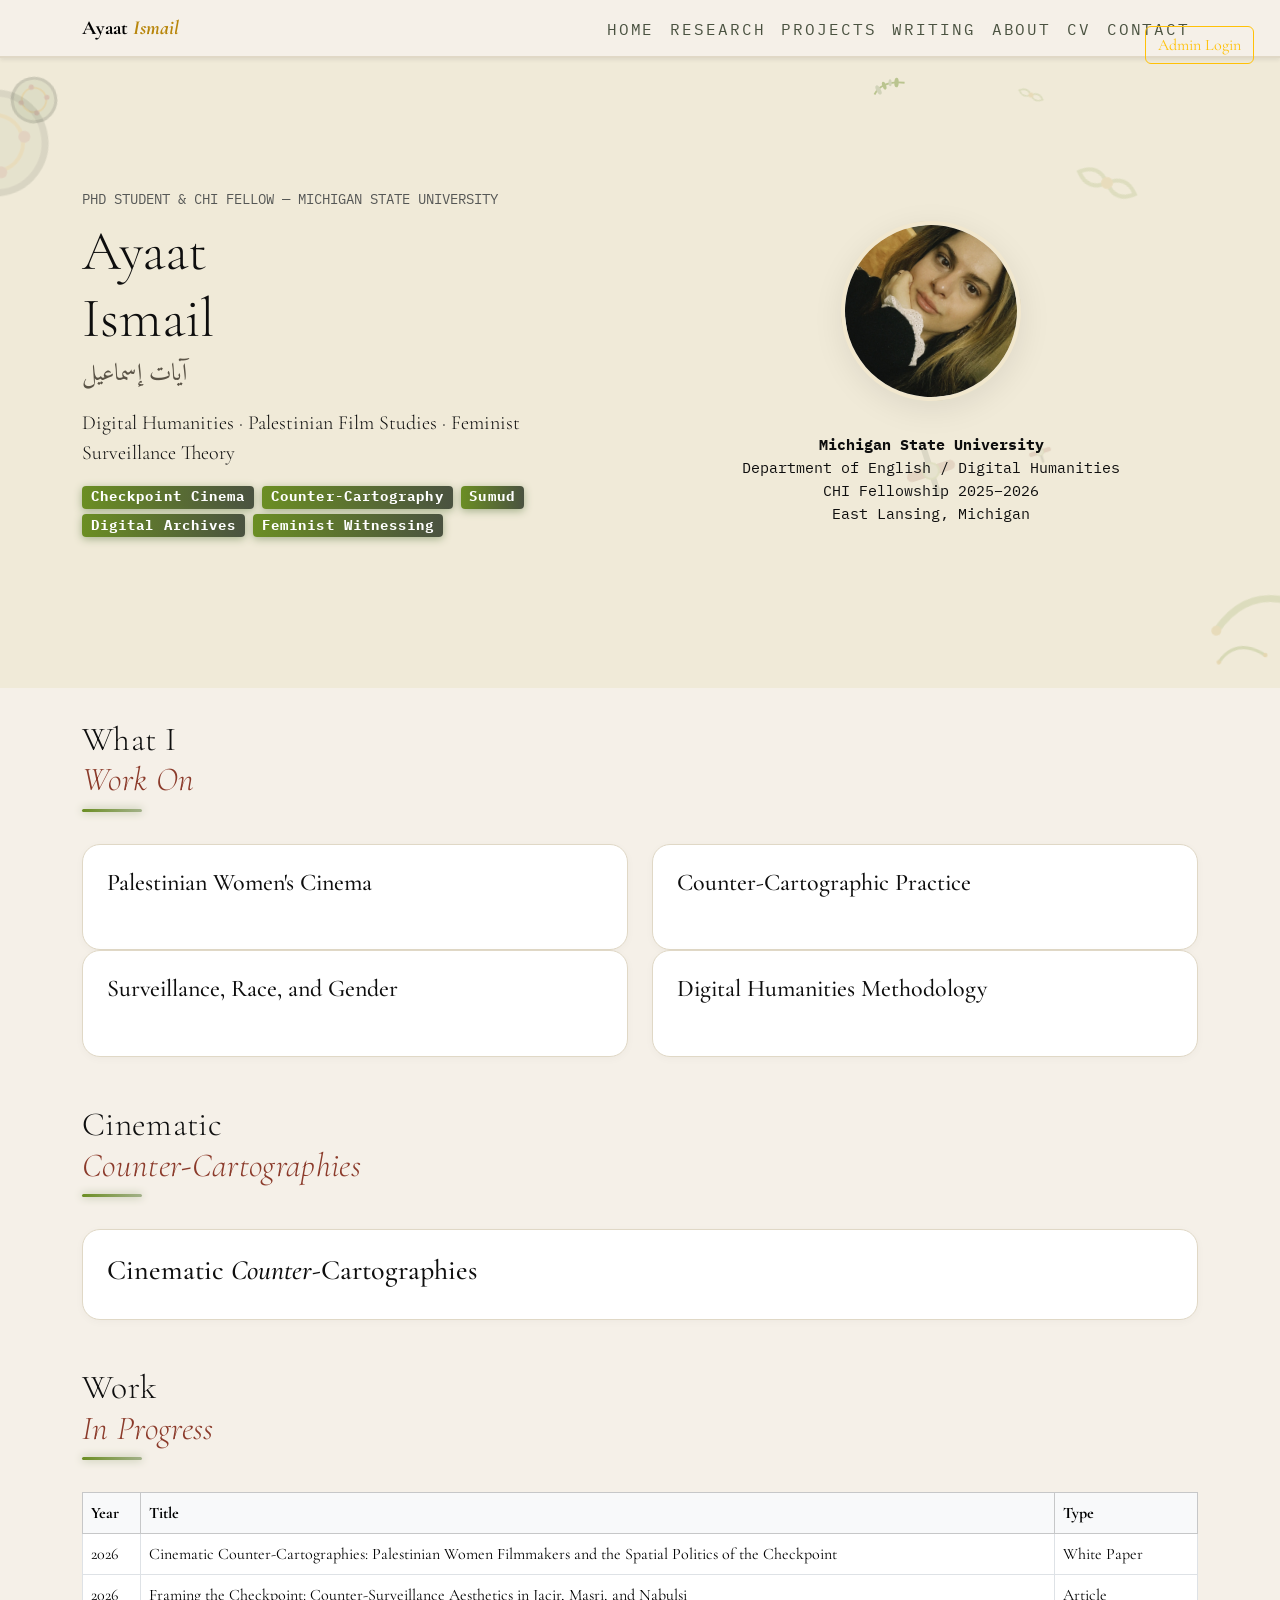
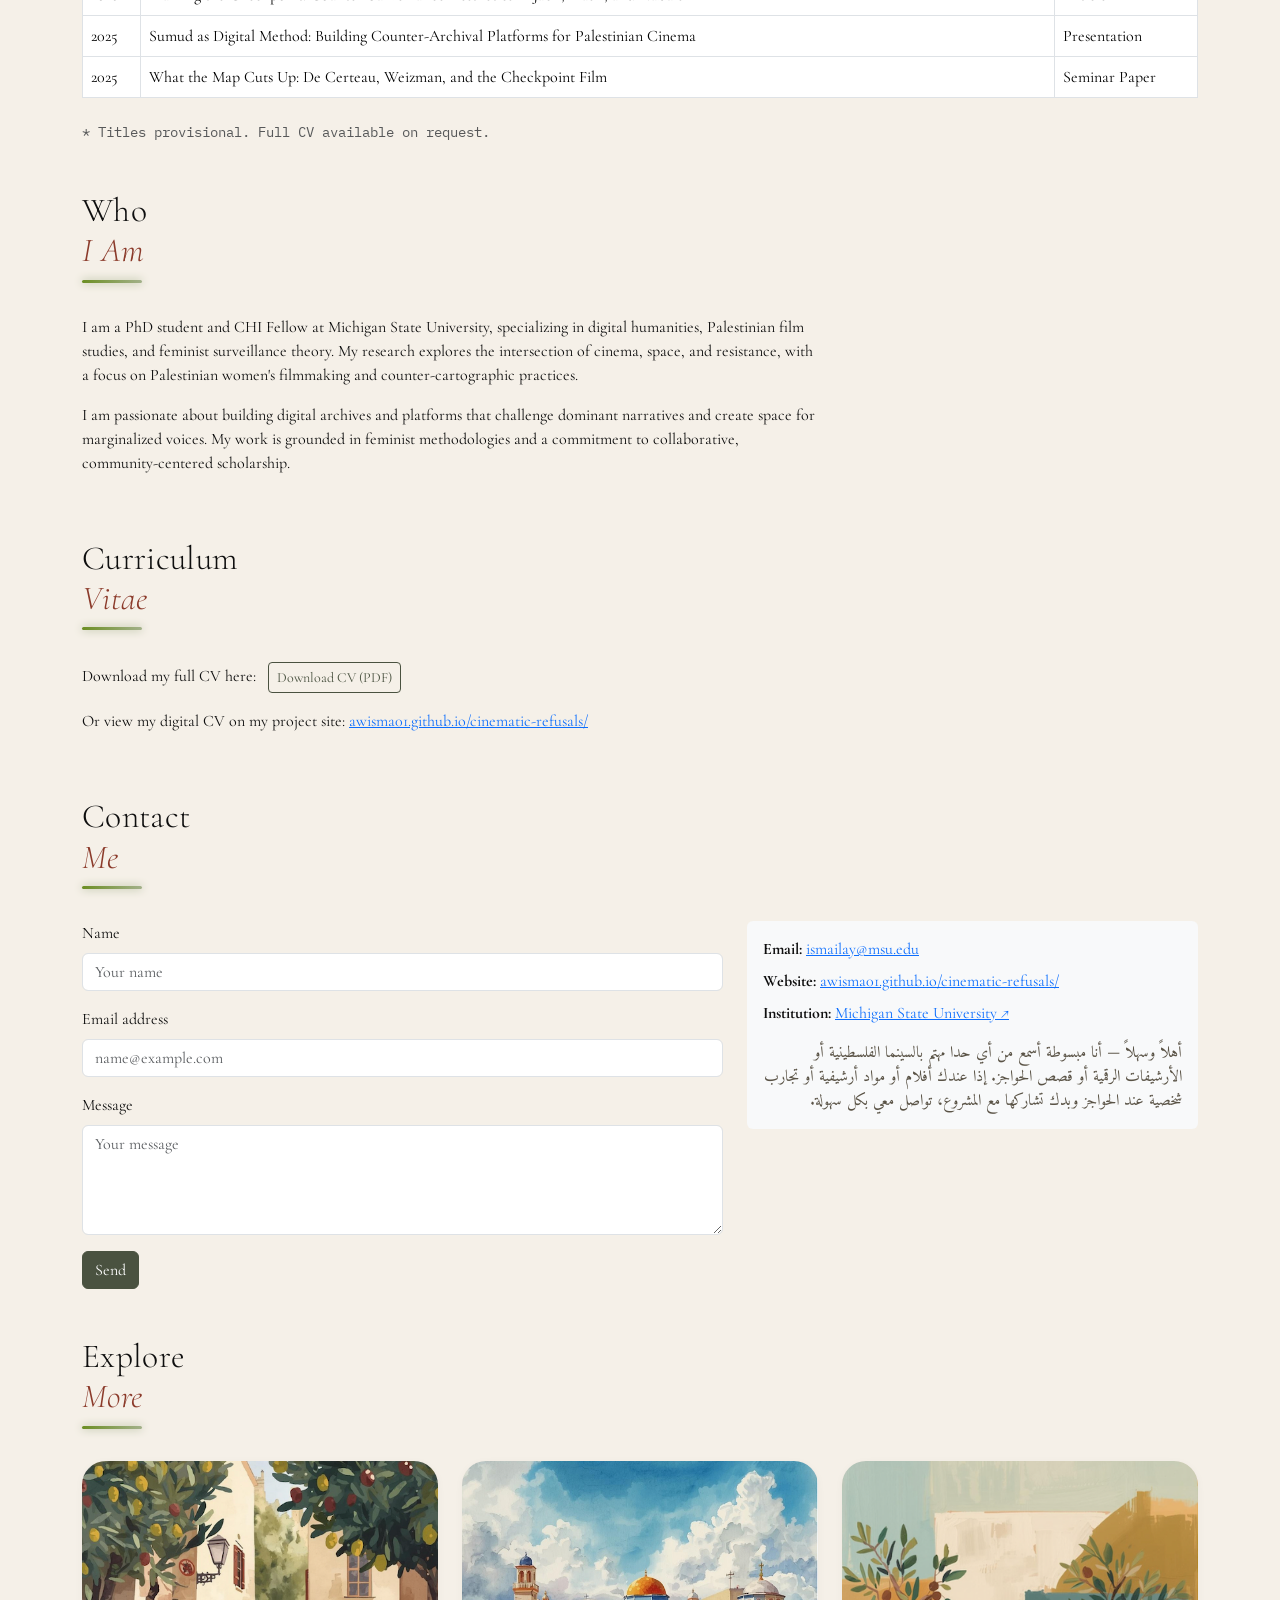
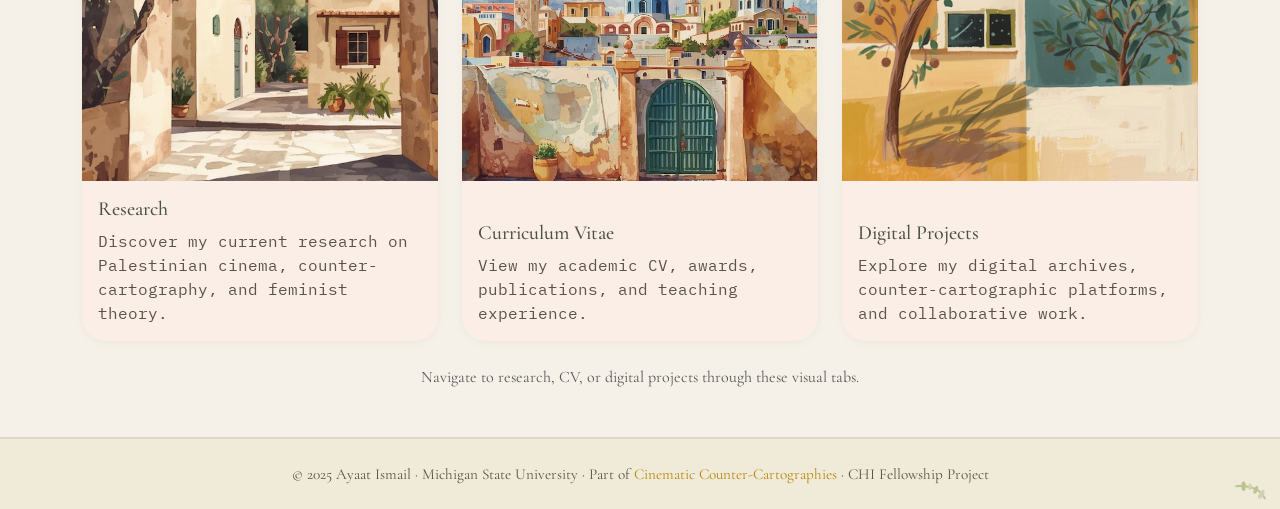
==== commit 33ce6aff: "Update index.html" ====
--- a/personal-website/index.html
+++ b/personal-website/index.html
@@ -615,40 +615,55 @@
   <!-- Add this section where you want your abstract images to appear -->
   <section id="visuals" class="container mb-5">
     <div class="section-header">
-      <h2 class="section-title">Art &amp; <em>Visuals</em></h2>
+      <h2 class="section-title">Explore<br><em>More</em></h2>
       <div class="section-header-line"></div>
     </div>
-    <div class="row g-4 align-items-stretch">
+    <div class="row g-4 align-items-stretch justify-content-center">
+      <!-- Research Tab -->
       <div class="col-12 col-md-4 d-flex">
-        <div class="w-100 d-flex flex-column align-items-center justify-content-between p-0 h-100" style="background:#fbeee6;border-radius:1.5rem;box-shadow:0 2px 8px rgba(0,0,0,0.04);overflow:hidden;">
-          <img src="assets/images/pali1.png" alt="Abstract art 1" class="img-fluid" style="width:100%;object-fit:cover;min-height:220px;max-height:320px;">
-          <div class="p-3 w-100" style="font-family:'IBM Plex Mono',monospace;">
-            <h5 class="mb-2" style="color:var(--olive);font-family:'Cormorant Garamond',serif;">Embodied Memory</h5>
-            <p class="mb-0" style="font-size:1rem;color:var(--muted);">The body as archive—movement, gesture, and adornment as acts of remembering and resistance.</p>
-          </div>
-        </div>
-      </div>
+        <a href="#research" class="w-100 text-decoration-none">
+          <div class="w-100 d-flex flex-column align-items-center justify-content-between p-0 h-100 hover-shadow"
+               style="background:#fbeee6;border-radius:1.5rem;box-shadow:0 2px 8px rgba(0,0,0,0.04);overflow:hidden;transition:box-shadow 0.2s;">
+            <img src="assets/images/pali1.png" alt="Research" class="img-fluid"
+                 style="width:100%;object-fit:cover;min-height:220px;max-height:320px;transition:transform 0.2s;">
+            <div class="p-3 w-100" style="font-family:'IBM Plex Mono',monospace;">
+              <h5 class="mb-2" style="color:var(--olive);font-family:'Cormorant Garamond',serif;">Research</h5>
+              <p class="mb-0" style="font-size:1rem;color:var(--muted);">Discover my current research on Palestinian cinema, counter-cartography, and feminist theory.</p>
+            </div>
+          </div>
+        </a>
+      </div>
+      <!-- CV Tab -->
       <div class="col-12 col-md-4 d-flex">
-        <div class="w-100 d-flex flex-column align-items-center justify-content-between p-0 h-100" style="background:#fbeee6;border-radius:1.5rem;box-shadow:0 2px 8px rgba(0,0,0,0.04);overflow:hidden;">
-          <img src="assets/images/pali2.png" alt="Abstract art 2" class="img-fluid" style="width:100%;object-fit:cover;min-height:220px;max-height:320px;">
-          <div class="p-3 w-100" style="font-family:'IBM Plex Mono',monospace;">
-            <h5 class="mb-2" style="color:var(--olive);font-family:'Cormorant Garamond',serif;">Movement &amp; Borders</h5>
-            <p class="mb-0" style="font-size:1rem;color:var(--muted);">Crossing, pausing, and dancing at the threshold—cinematic gestures that challenge and reimagine borders.</p>
-          </div>
-        </div>
-      </div>
+        <a href="#cv" class="w-100 text-decoration-none">
+          <div class="w-100 d-flex flex-column align-items-center justify-content-between p-0 h-100 hover-shadow"
+               style="background:#fbeee6;border-radius:1.5rem;box-shadow:0 2px 8px rgba(0,0,0,0.04);overflow:hidden;transition:box-shadow 0.2s;">
+            <img src="assets/images/pali2.png" alt="CV" class="img-fluid"
+                 style="width:100%;object-fit:cover;min-height:220px;max-height:320px;transition:transform 0.2s;">
+            <div class="p-3 w-100" style="font-family:'IBM Plex Mono',monospace;">
+              <h5 class="mb-2" style="color:var(--olive);font-family:'Cormorant Garamond',serif;">Curriculum Vitae</h5>
+              <p class="mb-0" style="font-size:1rem;color:var(--muted);">View my academic CV, awards, publications, and teaching experience.</p>
+            </div>
+          </div>
+        </a>
+      </div>
+      <!-- Digital Projects Tab -->
       <div class="col-12 col-md-4 d-flex">
-        <div class="w-100 d-flex flex-column align-items-center justify-content-between p-0 h-100" style="background:#fbeee6;border-radius:1.5rem;box-shadow:0 2px 8px rgba(0,0,0,0.04);overflow:hidden;">
-          <img src="assets/images/pali3.png" alt="Abstract art 3" class="img-fluid" style="width:100%;object-fit:cover;min-height:220px;max-height:320px;">
-          <div class="p-3 w-100" style="font-family:'IBM Plex Mono',monospace;">
-            <h5 class="mb-2" style="color:var(--olive);font-family:'Cormorant Garamond',serif;">Names &amp; Narratives</h5>
-            <p class="mb-0" style="font-size:1rem;color:var(--muted);">Inscribing identity—names, jewelry, and everyday objects as sites of story and survival.</p>
-          </div>
-        </div>
+        <a href="#projects" class="w-100 text-decoration-none">
+          <div class="w-100 d-flex flex-column align-items-center justify-content-between p-0 h-100 hover-shadow"
+               style="background:#fbeee6;border-radius:1.5rem;box-shadow:0 2px 8px rgba(0,0,0,0.04);overflow:hidden;transition:box-shadow 0.2s;">
+            <img src="assets/images/pali3.png" alt="Digital Projects" class="img-fluid"
+                 style="width:100%;object-fit:cover;min-height:220px;max-height:320px;transition:transform 0.2s;">
+            <div class="p-3 w-100" style="font-family:'IBM Plex Mono',monospace;">
+              <h5 class="mb-2" style="color:var(--olive);font-family:'Cormorant Garamond',serif;">Digital Projects</h5>
+              <p class="mb-0" style="font-size:1rem;color:var(--muted);">Explore my digital archives, counter-cartographic platforms, and collaborative work.</p>
+            </div>
+          </div>
+        </a>
       </div>
     </div>
     <div class="text-center mt-4 text-muted" style="font-size:1rem;">
-      Visuals inspired by movement, memory, and resistance in Palestinian women's cinema.
+      Navigate to research, CV, or digital projects through these visual tabs.
     </div>
   </section>
 
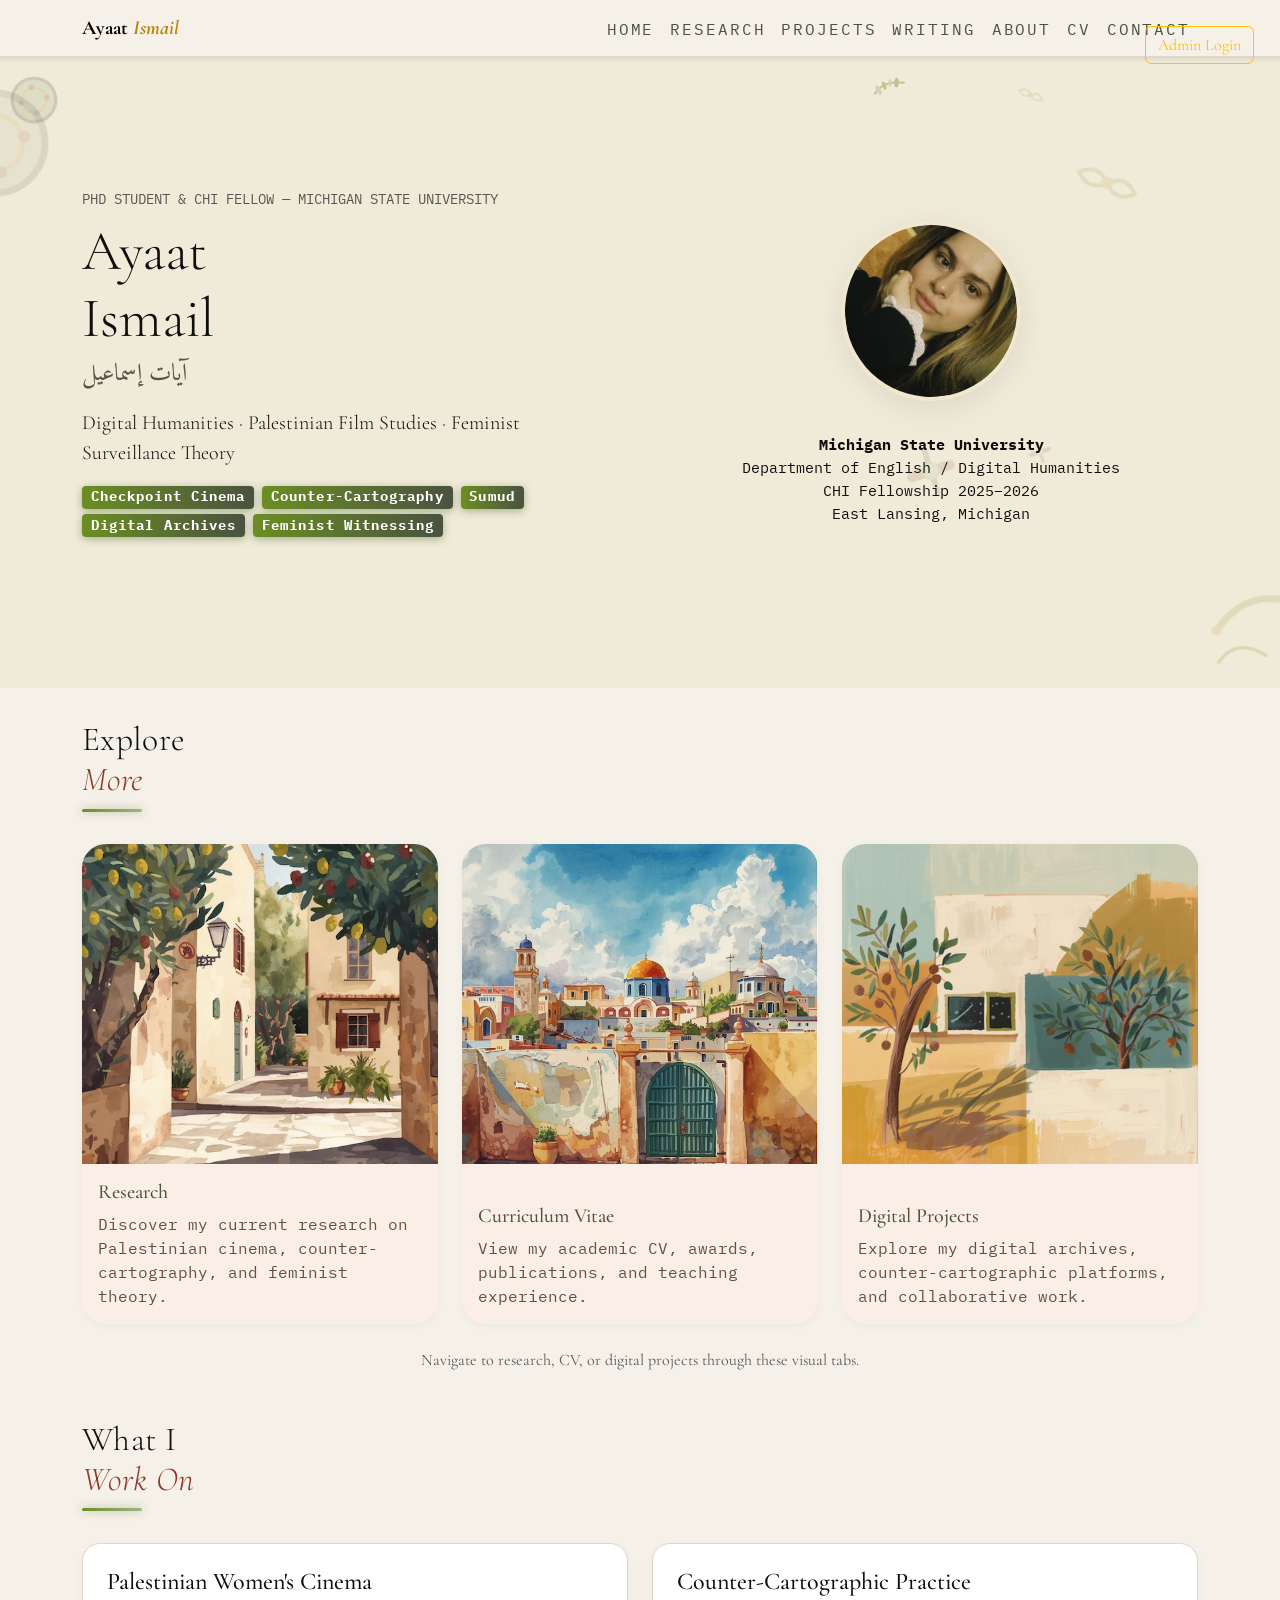
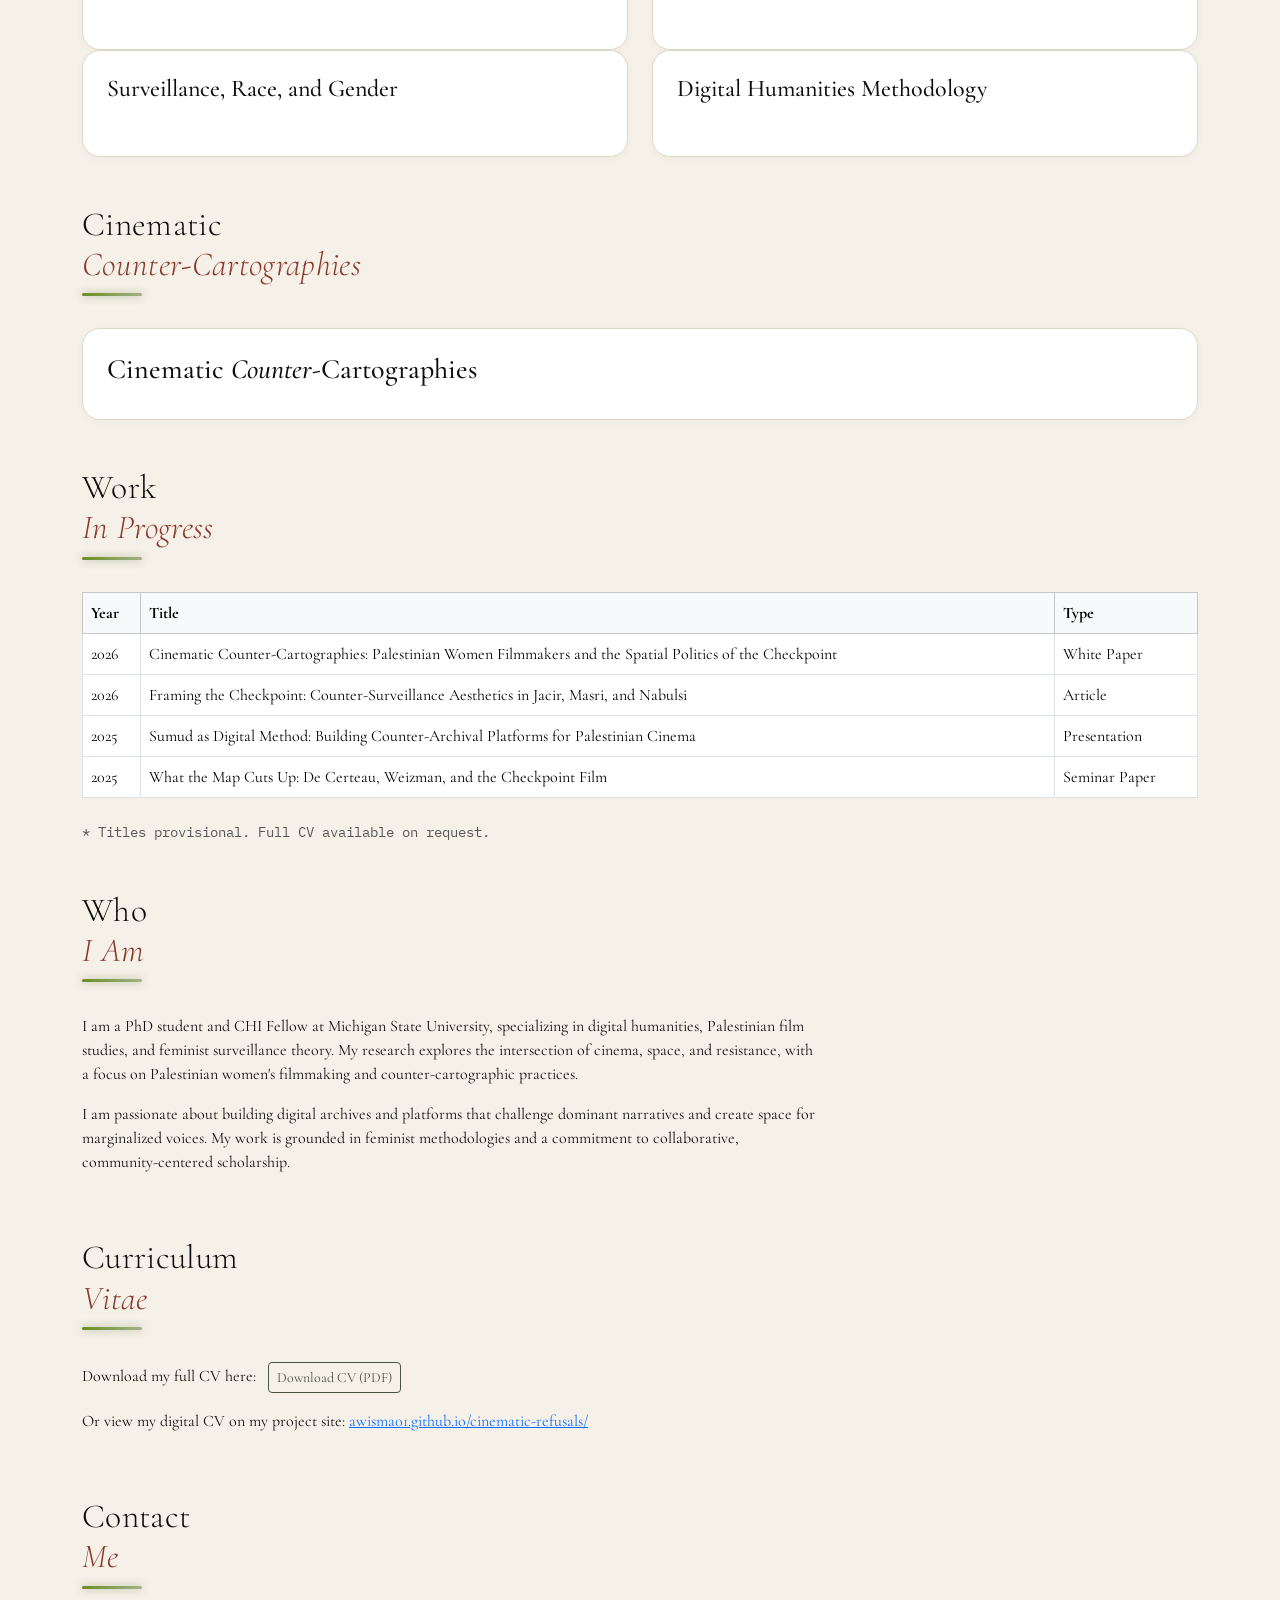
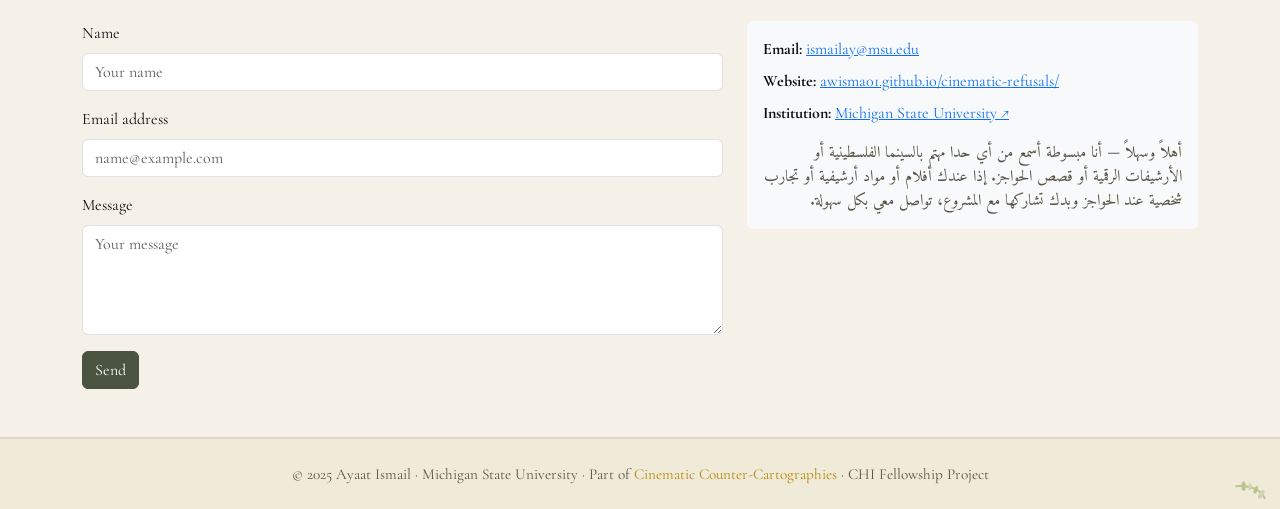
==== commit e567530c: "new pages" ====
--- a/personal-website/index.html
+++ b/personal-website/index.html
@@ -394,6 +394,61 @@
         <path d="M45,45 Q60,30 75,45 Q60,60 45,45 Q30,30 15,45 Q30,60 45,45" stroke="#6b8e23" stroke-width="4" fill="none"/>
         <circle cx="45" cy="45" r="6" fill="#b8860b"/>
       </svg>
+    </div>
+  </section>
+
+  <!-- Explore More -->
+  <section id="visuals" class="container mb-5">
+    <div class="section-header">
+      <h2 class="section-title">Explore<br><em>More</em></h2>
+      <div class="section-header-line"></div>
+    </div>
+    <div class="row g-4 align-items-stretch justify-content-center">
+      <!-- Research Tab -->
+      <div class="col-12 col-md-4 d-flex">
+        <a href="research.html" class="w-100 text-decoration-none">
+          <div class="w-100 d-flex flex-column align-items-center justify-content-between p-0 h-100 hover-shadow"
+               style="background:#fbeee6;border-radius:1.5rem;box-shadow:0 2px 8px rgba(0,0,0,0.04);overflow:hidden;transition:box-shadow 0.2s;">
+            <img src="assets/images/pali1.png" alt="Research" class="img-fluid"
+                 style="width:100%;object-fit:cover;min-height:220px;max-height:320px;transition:transform 0.2s;">
+            <div class="p-3 w-100" style="font-family:'IBM Plex Mono',monospace;">
+              <h5 class="mb-2" style="color:var(--olive);font-family:'Cormorant Garamond',serif;">Research</h5>
+              <p class="mb-0" style="font-size:1rem;color:var(--muted);">Discover my current research on Palestinian cinema, counter-cartography, and feminist theory.</p>
+            </div>
+          </div>
+        </a>
+      </div>
+      <!-- CV Tab -->
+      <div class="col-12 col-md-4 d-flex">
+        <a href="cv.html" class="w-100 text-decoration-none">
+          <div class="w-100 d-flex flex-column align-items-center justify-content-between p-0 h-100 hover-shadow"
+               style="background:#fbeee6;border-radius:1.5rem;box-shadow:0 2px 8px rgba(0,0,0,0.04);overflow:hidden;transition:box-shadow 0.2s;">
+            <img src="assets/images/pali2.png" alt="CV" class="img-fluid"
+                 style="width:100%;object-fit:cover;min-height:220px;max-height:320px;transition:transform 0.2s;">
+            <div class="p-3 w-100" style="font-family:'IBM Plex Mono',monospace;">
+              <h5 class="mb-2" style="color:var(--olive);font-family:'Cormorant Garamond',serif;">Curriculum Vitae</h5>
+              <p class="mb-0" style="font-size:1rem;color:var(--muted);">View my academic CV, awards, publications, and teaching experience.</p>
+            </div>
+          </div>
+        </a>
+      </div>
+      <!-- Digital Projects Tab -->
+      <div class="col-12 col-md-4 d-flex">
+        <a href="projects.html" class="w-100 text-decoration-none">
+          <div class="w-100 d-flex flex-column align-items-center justify-content-between p-0 h-100 hover-shadow"
+               style="background:#fbeee6;border-radius:1.5rem;box-shadow:0 2px 8px rgba(0,0,0,0.04);overflow:hidden;transition:box-shadow 0.2s;">
+            <img src="assets/images/pali3.png" alt="Digital Projects" class="img-fluid"
+                 style="width:100%;object-fit:cover;min-height:220px;max-height:320px;transition:transform 0.2s;">
+            <div class="p-3 w-100" style="font-family:'IBM Plex Mono',monospace;">
+              <h5 class="mb-2" style="color:var(--olive);font-family:'Cormorant Garamond',serif;">Digital Projects</h5>
+              <p class="mb-0" style="font-size:1rem;color:var(--muted);">Explore my digital archives, counter-cartographic platforms, and collaborative work.</p>
+            </div>
+          </div>
+        </a>
+      </div>
+    </div>
+    <div class="text-center mt-4 text-muted" style="font-size:1rem;">
+      Navigate to research, CV, or digital projects through these visual tabs.
     </div>
   </section>
 
@@ -612,61 +667,6 @@
     </div>
   </section>
 
-  <!-- Add this section where you want your abstract images to appear -->
-  <section id="visuals" class="container mb-5">
-    <div class="section-header">
-      <h2 class="section-title">Explore<br><em>More</em></h2>
-      <div class="section-header-line"></div>
-    </div>
-    <div class="row g-4 align-items-stretch justify-content-center">
-      <!-- Research Tab -->
-      <div class="col-12 col-md-4 d-flex">
-        <a href="#research" class="w-100 text-decoration-none">
-          <div class="w-100 d-flex flex-column align-items-center justify-content-between p-0 h-100 hover-shadow"
-               style="background:#fbeee6;border-radius:1.5rem;box-shadow:0 2px 8px rgba(0,0,0,0.04);overflow:hidden;transition:box-shadow 0.2s;">
-            <img src="assets/images/pali1.png" alt="Research" class="img-fluid"
-                 style="width:100%;object-fit:cover;min-height:220px;max-height:320px;transition:transform 0.2s;">
-            <div class="p-3 w-100" style="font-family:'IBM Plex Mono',monospace;">
-              <h5 class="mb-2" style="color:var(--olive);font-family:'Cormorant Garamond',serif;">Research</h5>
-              <p class="mb-0" style="font-size:1rem;color:var(--muted);">Discover my current research on Palestinian cinema, counter-cartography, and feminist theory.</p>
-            </div>
-          </div>
-        </a>
-      </div>
-      <!-- CV Tab -->
-      <div class="col-12 col-md-4 d-flex">
-        <a href="#cv" class="w-100 text-decoration-none">
-          <div class="w-100 d-flex flex-column align-items-center justify-content-between p-0 h-100 hover-shadow"
-               style="background:#fbeee6;border-radius:1.5rem;box-shadow:0 2px 8px rgba(0,0,0,0.04);overflow:hidden;transition:box-shadow 0.2s;">
-            <img src="assets/images/pali2.png" alt="CV" class="img-fluid"
-                 style="width:100%;object-fit:cover;min-height:220px;max-height:320px;transition:transform 0.2s;">
-            <div class="p-3 w-100" style="font-family:'IBM Plex Mono',monospace;">
-              <h5 class="mb-2" style="color:var(--olive);font-family:'Cormorant Garamond',serif;">Curriculum Vitae</h5>
-              <p class="mb-0" style="font-size:1rem;color:var(--muted);">View my academic CV, awards, publications, and teaching experience.</p>
-            </div>
-          </div>
-        </a>
-      </div>
-      <!-- Digital Projects Tab -->
-      <div class="col-12 col-md-4 d-flex">
-        <a href="#projects" class="w-100 text-decoration-none">
-          <div class="w-100 d-flex flex-column align-items-center justify-content-between p-0 h-100 hover-shadow"
-               style="background:#fbeee6;border-radius:1.5rem;box-shadow:0 2px 8px rgba(0,0,0,0.04);overflow:hidden;transition:box-shadow 0.2s;">
-            <img src="assets/images/pali3.png" alt="Digital Projects" class="img-fluid"
-                 style="width:100%;object-fit:cover;min-height:220px;max-height:320px;transition:transform 0.2s;">
-            <div class="p-3 w-100" style="font-family:'IBM Plex Mono',monospace;">
-              <h5 class="mb-2" style="color:var(--olive);font-family:'Cormorant Garamond',serif;">Digital Projects</h5>
-              <p class="mb-0" style="font-size:1rem;color:var(--muted);">Explore my digital archives, counter-cartographic platforms, and collaborative work.</p>
-            </div>
-          </div>
-        </a>
-      </div>
-    </div>
-    <div class="text-center mt-4 text-muted" style="font-size:1rem;">
-      Navigate to research, CV, or digital projects through these visual tabs.
-    </div>
-  </section>
-
   <footer class="footer">
     &copy; 2025 Ayaat Ismail · Michigan State University · Part of <a href="index.html" class="text-warning text-decoration-none">Cinematic Counter-Cartographies</a> · CHI Fellowship Project
     <!-- Olive branch in footer for extra accent (smaller, accent) -->
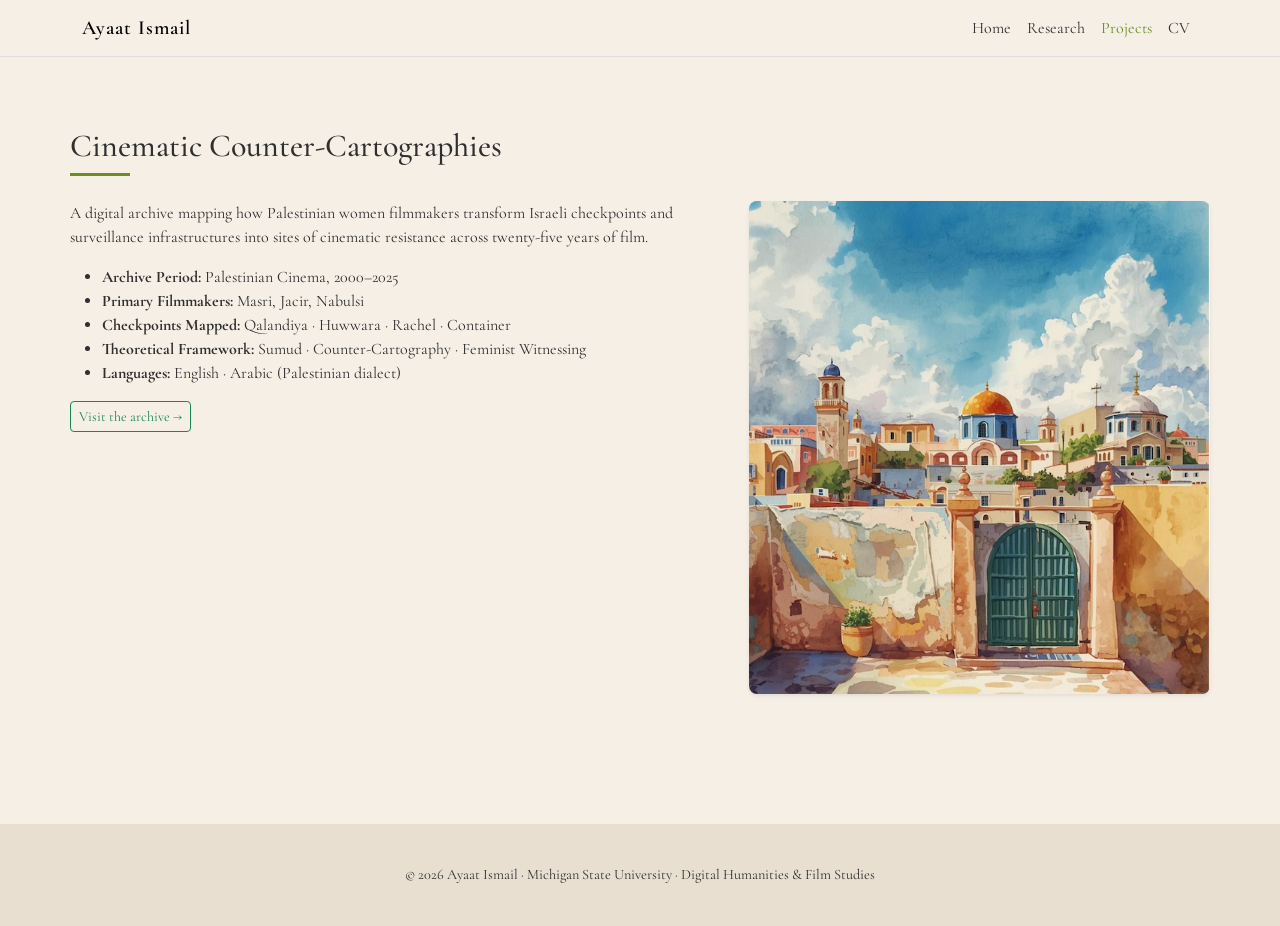
==== commit c4e816df: "a lot" ====
--- a/personal-website/index.html
+++ b/personal-website/index.html
@@ -1,759 +1,123 @@
 <!DOCTYPE html>
 <html lang="en">
 <head>
-  <meta charset="utf-8" />
-  <meta name="viewport" content="width=device-width,initial-scale=1" />
-  <title>Ayaat Ismail — Researcher</title>
-  <!-- Bootstrap CSS -->
+  <meta charset="utf-8">
+  <meta name="viewport" content="width=device-width, initial-scale=1">
+  <title>Cinematic Counter-Cartographies — Ayaat Ismail</title>
   <link href="https://cdn.jsdelivr.net/npm/bootstrap@5.3.3/dist/css/bootstrap.min.css" rel="stylesheet">
-  <link href="https://fonts.googleapis.com/css2?family=Cormorant+Garamond:ital,wght@0,300;0,400;0,600;0,700;1,300;1,400;1,600&family=Oswald:wght@300;400;500&family=IBM+Plex+Mono:wght@300;400&family=Amiri:ital,wght@0,400;0,700;1,400&display=swap" rel="stylesheet">
+  <link href="https://fonts.googleapis.com/css2?family=Cormorant+Garamond:wght@300;400;600&family=IBM+Plex+Mono:wght@300;400&display=swap" rel="stylesheet">
   <style>
-    :root {
-      --ink: #0e0e0e;
-      --paper: #f5f0e8;
-      --warm: #f0ead8;
-      --gold: #b8860b;
-      --rust: #8b3a2a;
-      --olive: #4a5240;
-      --muted: #5a5346;
-      --olive-green: #6b8e23;
-      --olive-light: #a3b18a;
+    :root{
+      --olive:#6b8e23;
+      --olive-dark:#4a5d1a;
+      --beige:#f5efe6;
+      --sand:#e8dfd1;
+      --text:#2f2f2f;
     }
-    body {
-      font-family: 'Cormorant Garamond', Georgia, serif;
-      background: var(--paper);
-      color: var(--ink);
+    body{
+      background:var(--beige);
+      color:var(--text);
+      font-family:"Cormorant Garamond", serif;
     }
-    .navbar {
-      background: var(--paper) !important;
-      border-bottom: 2px solid #e0d8c6;
+    .navbar{
+      background:var(--beige);
+      border-bottom:1px solid #ddd;
     }
-    .navbar-brand span {
-      color: var(--gold);
-      font-style: italic;
+    .navbar-brand{
+      font-weight:600;
+      letter-spacing:1px;
     }
-    .navbar-nav .nav-link {
-      text-transform: uppercase;
-      letter-spacing: 0.12em;
-      font-family: 'IBM Plex Mono', monospace;
-      font-size: 0.98rem;
-      color: var(--olive) !important;
-      border-bottom: 2px solid transparent;
-      transition: border-color 0.2s, color 0.2s;
-      padding-bottom: 0.2rem;
+    .nav-link{
+      color:var(--text)!important;
     }
-    .navbar-nav .nav-link:hover, .navbar-nav .nav-link.active {
-      color: var(--gold) !important;
-      border-bottom: 2px solid var(--gold);
+    .nav-link:hover, .nav-link.active{
+      color:var(--olive)!important;
     }
-    .btn-outline-success {
-      border-color: var(--olive);
-      color: var(--olive);
+    .section{
+      padding:70px 0;
     }
-    .btn-outline-success:hover {
-      background: var(--olive);
-      color: #fff;
-      border-color: var(--olive);
+    .section-title{
+      font-size:2rem;
     }
-    .hero-section {
-      min-height: 70vh;
-      display: flex;
-      align-items: center;
-      background: var(--warm);
-      margin-bottom: 2rem;
-      animation: fadeIn 1.2s;
-      overflow: visible;
+    .line{
+      width:60px;
+      height:3px;
+      background:var(--olive);
+      margin-bottom:25px;
     }
-    .hero-img {
-      width: 180px;
-      height: 180px;
-      object-fit: cover;
-      border-radius: 50%;
-      border: 4px solid #b8860b33;
-      box-shadow: 0 8px 32px rgba(0,0,0,0.08);
-      background: #fff;
-      transition: transform 0.3s;
-      transform: rotate(-7deg); /* Added rotation to the left */
+    .pretty-card{
+      background:var(--sand);
+      border-radius:18px;
+      overflow:hidden;
+      transition:0.3s;
+      height:100%;
     }
-    .hero-img:hover {
-      transform: scale(1.05) rotate(-9deg); /* Slightly more on hover */
+    .pretty-card img{
+      width:100%;
+      height:220px;
+      object-fit:cover;
     }
-    .hero-name-ar {
-      font-family: 'Amiri', serif;
-      color: var(--muted);
-      direction: rtl;
+    .pretty-card .content{
+      padding:20px;
     }
-    .section-title {
-      font-family: 'Cormorant Garamond', serif;
-      font-size: 2.1rem;
-      font-weight: 300;
-      letter-spacing: 0.01em;
-      margin-bottom: 0.5rem;
-      color: var(--ink);
-      position: relative;
-      display: inline-block;
+    .pretty-card h4{
+      color:var(--olive-dark);
     }
-    .section-title em {
-      color: var(--rust);
-      font-style: italic;
-    }
-    .section-header-line {
-      height: 3px;
-      width: 60px;
-      background: linear-gradient(90deg, var(--olive-green), var(--olive-light));
-      margin-top: 8px;
-      margin-bottom: 24px;
-      border-radius: 2px;
-      box-shadow: 0 0 8px 0 var(--olive-light);
-    }
-    .research-card, .project-card {
-      border: 1px solid #e0d8c6;
-      border-radius: 18px;
-      background: #fff;
-      box-shadow: 0 2px 8px rgba(0,0,0,0.03);
-      margin-bottom: 1.5rem;
-      transition: box-shadow 0.2s, transform 0.2s;
-      cursor: pointer;
-    }
-    .research-card:hover, .project-card:hover {
-      box-shadow: 0 8px 32px rgba(74,82,64,0.10);
-      transform: translateY(-4px) scale(1.01);
-      border-color: var(--olive);
-    }
-    .badge.bg-secondary {
-      background: linear-gradient(90deg, var(--olive-green), var(--olive)) !important;
-      color: #fff;
-      font-family: 'IBM Plex Mono', monospace;
-      font-size: 0.85rem;
-      letter-spacing: 0.08em;
-      border-radius: 4px;
-      box-shadow: 0 2px 8px 0 var(--olive-light);
-    }
-    .footer {
-      background: var(--warm);
-      color: var(--muted);
-      padding: 1.5rem 0;
-      text-align: center;
-      font-size: 0.95rem;
-      margin-top: 2rem;
-      border-top: 2px solid #e0d8c6;
-      position: relative;
-      overflow: hidden;
-    }
-    a.text-warning {
-      color: var(--gold) !important;
-    }
-    .section-header {
-      margin-bottom: 2rem;
-    }
-    .section-header .section-title {
-      margin-bottom: 0;
-    }
-    .section-header-line {
-      margin-left: 0;
-    }
-    /* Fade in animation */
-    @keyframes fadeIn {
-      from { opacity: 0; transform: translateY(30px);}
-      to { opacity: 1; transform: translateY(0);}
-    }
-    /* Responsive tweaks */
-    @media (max-width: 767px) {
-      .section-title {
-        font-size: 1.5rem;
-      }
-      .hero-img {
-        width: 110px;
-        height: 110px;
-      }
-      .hero-section {
-        min-height: 50vh;
-      }
-    }
-    /* Collapsible cards */
-    .collapsible-content {
-      display: none;
-      margin-top: 1rem;
-      color: var(--muted);
-      font-size: 1rem;
-      animation: fadeIn 0.5s;
-    }
-    .collapsible-card.open .collapsible-content {
-      display: block;
-    }
-    /* Editable highlight */
-    .editable[contenteditable="true"] {
-      outline: 2px dashed var(--gold);
-      background: #fffbe6;
-    }
-    .olive-branch {
-      position: absolute;
-      z-index: 1;
-      pointer-events: none;
-      opacity: 0.5;
-      transition: opacity 0.3s;
-    }
-    .olive-branch.hero {
-      top: 18px;
-      left: 68%;
-      width: 38px;
-      min-width: 38px;
-      max-width: 38px;
-      opacity: 0.4;
-      transform: rotate(-10deg);
-    }
-    .olive-branch.bottom-right {
-      bottom: 8px;
-      right: 12px;
-      width: 38px;
-      min-width: 38px;
-      max-width: 38px;
-      opacity: 0.4;
-      transform: rotate(12deg) scaleX(-1);
-    }
-    /* Abstract accent shapes inspired by counter-cartography, film, and borders */
-    .abstract-shape {
-      position: absolute;
-      z-index: 0;
-      pointer-events: none;
-      opacity: 0.28; /* was 0.18 */
-      filter: blur(0.5px);
-      transition: opacity 0.3s;
-    }
-    .abstract-shape.film-reel {
-      top: 30px;
-      left: -60px;
-      width: 110px;
-      height: 110px;
-      opacity: 0.13;
-      transform: rotate(-12deg);
-    }
-    .abstract-shape.map-line {
-      bottom: 40px;
-      right: -50px;
-      width: 120px;
-      height: 80px;
-      opacity: 0.14;
-      transform: rotate(8deg);
-    }
-    .abstract-shape.checkpoint {
-      top: 60%;
-      left: 70%;
-      width: 70px;
-      height: 70px;
-      opacity: 0.12;
-      transform: rotate(-18deg);
-    }
-    .abstract-shape.sumud {
-      top: 80px;
-      right: 10%;
-      width: 90px;
-      height: 90px;
-      opacity: 0.13;
-      transform: rotate(22deg);
-    }
-    @media (max-width: 767px) {
-      .abstract-shape {
-        display: none;
-      }
+    footer{
+      padding:40px;
+      text-align:center;
+      background:var(--sand);
+      margin-top:60px;
+      font-size:0.9rem;
     }
   </style>
 </head>
 <body>
-  <!-- Admin Login Modal -->
-  <div id="loginModal" class="modal" tabindex="-1" style="display:none;position:fixed;top:0;left:0;width:100vw;height:100vh;background:rgba(0,0,0,0.3);z-index:3000;align-items:center;justify-content:center;">
-    <div class="modal-dialog">
-      <div class="modal-content p-4">
-        <h5 class="mb-3">Admin Login</h5>
-        <input type="password" id="adminPass" class="form-control mb-3" placeholder="Password">
-        <button class="btn btn-success" onclick="doLogin()">Login</button>
-        <button class="btn btn-link" onclick="closeLogin()">Cancel</button>
-        <div id="loginError" class="text-danger mt-2" style="display:none;">Wrong password</div>
-      </div>
+<!-- NAV -->
+<nav class="navbar navbar-expand-lg sticky-top">
+  <div class="container">
+    <a class="navbar-brand" href="index.html">Ayaat Ismail</a>
+    <button class="navbar-toggler" data-bs-toggle="collapse" data-bs-target="#nav">
+      <span class="navbar-toggler-icon"></span>
+    </button>
+    <div class="collapse navbar-collapse" id="nav">
+      <ul class="navbar-nav ms-auto">
+        <li><a class="nav-link" href="index.html">Home</a></li>
+        <li><a class="nav-link" href="research.html">Research</a></li>
+        <li><a class="nav-link active" href="projects.html">Projects</a></li>
+        <li><a class="nav-link" href="cv.html">CV</a></li>
+      </ul>
     </div>
   </div>
-  <button id="showLogin" class="btn btn-outline-warning m-3" style="position:fixed;top:10px;right:10px;z-index:2000;">Admin Login</button>
-  <button id="edit-toggle" class="btn btn-outline-success m-3" style="position:fixed;top:60px;right:10px;z-index:2000;display:none;">Edit Mode</button>
-  <button id="save-edits" class="btn btn-warning m-3" style="position:fixed;top:110px;right:10px;z-index:2000;display:none;">Save Edits</button>
+</nav>
 
-  <!-- NAVBAR -->
-  <nav class="navbar navbar-expand-lg navbar-light shadow-sm sticky-top">
-    <div class="container">
-      <a class="navbar-brand fw-bold" href="#">Ayaat <span>Ismail</span></a>
-      <button class="navbar-toggler" type="button" data-bs-toggle="collapse" data-bs-target="#mainNav" aria-controls="mainNav" aria-expanded="false" aria-label="Toggle navigation">
-        <span class="navbar-toggler-icon"></span>
-      </button>
-      <div class="collapse navbar-collapse" id="mainNav">
-        <ul class="navbar-nav ms-auto mb-2 mb-lg-0">
-          <li class="nav-item"><a class="nav-link" href="#home">Home</a></li>
-          <li class="nav-item"><a class="nav-link" href="#research">Research</a></li>
-          <li class="nav-item"><a class="nav-link" href="#projects">Projects</a></li>
-          <li class="nav-item"><a class="nav-link" href="#writing">Writing</a></li>
-          <li class="nav-item"><a class="nav-link" href="#about">About</a></li>
-          <li class="nav-item"><a class="nav-link" href="#cv">CV</a></li>
-          <li class="nav-item"><a class="nav-link" href="#contact">Contact</a></li>
-        </ul>
-      </div>
+<!-- PROJECTS SECTION -->
+<section class="section container">
+  <h2 class="section-title">Cinematic Counter-Cartographies</h2>
+  <div class="line"></div>
+  <div class="row">
+    <div class="col-md-7">
+      <p>
+        A digital archive mapping how Palestinian women filmmakers transform Israeli checkpoints and surveillance infrastructures into sites of cinematic resistance across twenty-five years of film.
+      </p>
+      <ul>
+        <li><strong>Archive Period:</strong> Palestinian Cinema, 2000–2025</li>
+        <li><strong>Primary Filmmakers:</strong> Masri, Jacir, Nabulsi</li>
+        <li><strong>Checkpoints Mapped:</strong> Qalandiya · Huwwara · Rachel · Container</li>
+        <li><strong>Theoretical Framework:</strong> Sumud · Counter-Cartography · Feminist Witnessing</li>
+        <li><strong>Languages:</strong> English · Arabic (Palestinian dialect)</li>
+      </ul>
+      <a href="https://awisma01.github.io/cinematic-refusals/" class="btn btn-outline-success btn-sm" target="_blank">Visit the archive →</a>
     </div>
-  </nav>
+    <div class="col-md-5">
+      <img src="assets/images/pali2.png" alt="Cinematic Counter-Cartographies" class="img-fluid rounded-3 shadow-sm mt-3 mt-md-0">
+    </div>
+  </div>
+</section>
 
-  <!-- HERO -->
-  <section class="hero-section position-relative" id="home" style="overflow:visible;">
-    <!-- Abstract SVGs as background accents -->
-    <div style="position:absolute;top:0;left:0;width:100%;height:100%;pointer-events:none;z-index:2;">
-      <!-- Film reel (symbolizing cinema) -->
-      <svg class="abstract-shape film-reel" style="z-index:2;" viewBox="0 0 110 110" fill="none">
-        <circle cx="55" cy="55" r="50" stroke="#4a5240" stroke-width="7" fill="#a3b18a"/>
-        <circle cx="55" cy="55" r="28" stroke="#b8860b" stroke-width="4" fill="none"/>
-        <circle cx="55" cy="25" r="6" fill="#8b3a2a"/>
-        <circle cx="55" cy="85" r="6" fill="#8b3a2a"/>
-        <circle cx="25" cy="55" r="6" fill="#8b3a2a"/>
-        <circle cx="85" cy="55" r="6" fill="#8b3a2a"/>
-      </svg>
-      <!-- Map line (counter-cartography) -->
-      <svg class="abstract-shape map-line" style="z-index:2;" viewBox="0 0 120 80" fill="none">
-        <path d="M10,70 Q40,10 110,40" stroke="#6b8e23" stroke-width="7" fill="none" stroke-linecap="round"/>
-        <circle cx="10" cy="70" r="5" fill="#b8860b"/>
-        <circle cx="110" cy="40" r="5" fill="#b8860b"/>
-      </svg>
-      <!-- Checkpoint (abstracted barrier/gate) -->
-      <svg class="abstract-shape checkpoint" style="z-index:2;" viewBox="0 0 70 70" fill="none">
-        <rect x="10" y="30" width="50" height="10" rx="5" fill="#8b3a2a"/>
-        <rect x="32" y="10" width="6" height="50" rx="3" fill="#4a5240"/>
-        <circle cx="35" cy="35" r="8" fill="#a3b18a" stroke="#6b8e23" stroke-width="2"/>
-      </svg>
-      <!-- Sumud spiral (resilience, rootedness) -->
-      <svg class="abstract-shape sumud" style="z-index:2;" viewBox="0 0 90 90" fill="none">
-        <path d="M45,45 Q60,30 75,45 Q60,60 45,45 Q30,30 15,45 Q30,60 45,45" stroke="#6b8e23" stroke-width="4" fill="none"/>
-        <circle cx="45" cy="45" r="6" fill="#b8860b"/>
-      </svg>
-    </div>
-    <!-- Olive branch SVG decoration (smaller, accent) -->
-    <svg class="olive-branch hero" viewBox="0 0 120 60" fill="none" style="position:absolute;z-index:3;">
-      <path d="M10,50 Q40,10 110,30" stroke="#6b8e23" stroke-width="6" fill="none"/>
-      <ellipse cx="25" cy="38" rx="7" ry="16" fill="#a3b18a" transform="rotate(-18 25 38)"/>
-      <ellipse cx="45" cy="28" rx="6" ry="13" fill="#6b8e23" transform="rotate(-10 45 28)"/>
-      <ellipse cx="65" cy="22" rx="5" ry="11" fill="#a3b18a" transform="rotate(8 65 22)"/>
-      <ellipse cx="85" cy="25" rx="7" ry="15" fill="#6b8e23" transform="rotate(12 85 25)"/>
-    </svg>
-    <div class="container" style="position:relative;z-index:4;">
-      <div class="row align-items-center g-5">
-        <div class="col-md-6 text-center text-md-start">
-          <p class="text-uppercase small text-muted mb-2" style="font-family:'IBM Plex Mono',monospace;">PhD Student &amp; CHI Fellow — Michigan State University</p>
-          <h1 class="display-4 fw-light mb-1 editable" data-edit="hero-name">Ayaat<br>Ismail</h1>
-          <p class="hero-name-ar fs-4 mb-3 editable" data-edit="hero-arabic">آيات إسماعيل</p>
-          <p class="lead mb-3 editable" data-edit="hero-lead">Digital Humanities · Palestinian Film Studies · Feminist Surveillance Theory</p>
-          <div class="mb-3">
-            <span class="badge bg-secondary me-1 mb-1">Checkpoint Cinema</span>
-            <span class="badge bg-secondary me-1 mb-1">Counter-Cartography</span>
-            <span class="badge bg-secondary me-1 mb-1">Sumud</span>
-            <span class="badge bg-secondary me-1 mb-1">Digital Archives</span>
-            <span class="badge bg-secondary me-1 mb-1">Feminist Witnessing</span>
-          </div>
-        </div>
-        <div class="col-md-6 text-center">
-          <img src="assets/images/yoyo1.jpeg" alt="Ayaat Ismail" class="hero-img mb-3"
-            onerror="this.style.display='none';document.getElementById('photo-placeholder').style.display='block';">
-          <div id="photo-placeholder" style="display:none;">
-            <span style="font-size:3rem;">◎</span>
-            <div class="text-muted" style="font-family:'IBM Plex Mono',monospace;font-size:0.9rem;">Photo coming soon</div>
-          </div>
-          <div class="mt-3" style="font-family:'IBM Plex Mono',monospace;font-size:0.95rem;">
-            <strong>Michigan State University</strong><br>
-            Department of English / Digital Humanities<br>
-            CHI Fellowship 2025–2026<br>
-            East Lansing, Michigan
-          </div>
-        </div>
-      </div>
-    </div>
-    <div style="position:absolute;top:0;left:0;width:100%;height:100%;pointer-events:none;z-index:1;">
-      <!-- Film reel (cinema) -->
-      <svg class="abstract-shape film-reel" style="top:18px;left:10px;width:48px;height:48px;opacity:0.22;" viewBox="0 0 110 110" fill="none">
-        <circle cx="55" cy="55" r="50" stroke="#4a5240" stroke-width="7" fill="#a3b18a"/>
-        <circle cx="55" cy="55" r="28" stroke="#b8860b" stroke-width="4" fill="none"/>
-        <circle cx="55" cy="25" r="6" fill="#8b3a2a"/>
-        <circle cx="55" cy="85" r="6" fill="#8b3a2a"/>
-        <circle cx="25" cy="55" r="6" fill="#8b3a2a"/>
-        <circle cx="85" cy="55" r="6" fill="#8b3a2a"/>
-      </svg>
-      <!-- Map line (counter-cartography) -->
-      <svg class="abstract-shape map-line" style="bottom:18px;right:10px;width:54px;height:36px;opacity:0.18;" viewBox="0 0 120 80" fill="none">
-        <path d="M10,70 Q40,10 110,40" stroke="#6b8e23" stroke-width="7" fill="none" stroke-linecap="round"/>
-        <circle cx="10" cy="70" r="5" fill="#b8860b"/>
-        <circle cx="110" cy="40" r="5" fill="#b8860b"/>
-      </svg>
-      <!-- Checkpoint (barrier/gate) -->
-      <svg class="abstract-shape checkpoint" style="top:60%;left:80%;width:32px;height:32px;opacity:0.13;" viewBox="0 0 70 70" fill="none">
-        <rect x="10" y="30" width="50" height="10" rx="5" fill="#8b3a2a"/>
-        <rect x="32" y="10" width="6" height="50" rx="3" fill="#4a5240"/>
-        <circle cx="35" cy="35" r="8" fill="#a3b18a" stroke="#6b8e23" stroke-width="2"/>
-      </svg>
-      <!-- Sumud spiral (resilience) -->
-      <svg class="abstract-shape sumud" style="top:18px;right:18%;width:38px;height:38px;opacity:0.15;" viewBox="0 0 90 90" fill="none">
-        <path d="M45,45 Q60,30 75,45 Q60,60 45,45 Q30,30 15,45 Q30,60 45,45" stroke="#6b8e23" stroke-width="4" fill="none"/>
-        <circle cx="45" cy="45" r="6" fill="#b8860b"/>
-      </svg>
-    </div>
-  </section>
-
-  <!-- Explore More -->
-  <section id="visuals" class="container mb-5">
-    <div class="section-header">
-      <h2 class="section-title">Explore<br><em>More</em></h2>
-      <div class="section-header-line"></div>
-    </div>
-    <div class="row g-4 align-items-stretch justify-content-center">
-      <!-- Research Tab -->
-      <div class="col-12 col-md-4 d-flex">
-        <a href="research.html" class="w-100 text-decoration-none">
-          <div class="w-100 d-flex flex-column align-items-center justify-content-between p-0 h-100 hover-shadow"
-               style="background:#fbeee6;border-radius:1.5rem;box-shadow:0 2px 8px rgba(0,0,0,0.04);overflow:hidden;transition:box-shadow 0.2s;">
-            <img src="assets/images/pali1.png" alt="Research" class="img-fluid"
-                 style="width:100%;object-fit:cover;min-height:220px;max-height:320px;transition:transform 0.2s;">
-            <div class="p-3 w-100" style="font-family:'IBM Plex Mono',monospace;">
-              <h5 class="mb-2" style="color:var(--olive);font-family:'Cormorant Garamond',serif;">Research</h5>
-              <p class="mb-0" style="font-size:1rem;color:var(--muted);">Discover my current research on Palestinian cinema, counter-cartography, and feminist theory.</p>
-            </div>
-          </div>
-        </a>
-      </div>
-      <!-- CV Tab -->
-      <div class="col-12 col-md-4 d-flex">
-        <a href="cv.html" class="w-100 text-decoration-none">
-          <div class="w-100 d-flex flex-column align-items-center justify-content-between p-0 h-100 hover-shadow"
-               style="background:#fbeee6;border-radius:1.5rem;box-shadow:0 2px 8px rgba(0,0,0,0.04);overflow:hidden;transition:box-shadow 0.2s;">
-            <img src="assets/images/pali2.png" alt="CV" class="img-fluid"
-                 style="width:100%;object-fit:cover;min-height:220px;max-height:320px;transition:transform 0.2s;">
-            <div class="p-3 w-100" style="font-family:'IBM Plex Mono',monospace;">
-              <h5 class="mb-2" style="color:var(--olive);font-family:'Cormorant Garamond',serif;">Curriculum Vitae</h5>
-              <p class="mb-0" style="font-size:1rem;color:var(--muted);">View my academic CV, awards, publications, and teaching experience.</p>
-            </div>
-          </div>
-        </a>
-      </div>
-      <!-- Digital Projects Tab -->
-      <div class="col-12 col-md-4 d-flex">
-        <a href="projects.html" class="w-100 text-decoration-none">
-          <div class="w-100 d-flex flex-column align-items-center justify-content-between p-0 h-100 hover-shadow"
-               style="background:#fbeee6;border-radius:1.5rem;box-shadow:0 2px 8px rgba(0,0,0,0.04);overflow:hidden;transition:box-shadow 0.2s;">
-            <img src="assets/images/pali3.png" alt="Digital Projects" class="img-fluid"
-                 style="width:100%;object-fit:cover;min-height:220px;max-height:320px;transition:transform 0.2s;">
-            <div class="p-3 w-100" style="font-family:'IBM Plex Mono',monospace;">
-              <h5 class="mb-2" style="color:var(--olive);font-family:'Cormorant Garamond',serif;">Digital Projects</h5>
-              <p class="mb-0" style="font-size:1rem;color:var(--muted);">Explore my digital archives, counter-cartographic platforms, and collaborative work.</p>
-            </div>
-          </div>
-        </a>
-      </div>
-    </div>
-    <div class="text-center mt-4 text-muted" style="font-size:1rem;">
-      Navigate to research, CV, or digital projects through these visual tabs.
-    </div>
-  </section>
-
-  <!-- RESEARCH -->
-  <section id="research" class="container mb-5">
-    <div class="section-header">
-      <h2 class="section-title">What I<br><em>Work On</em></h2>
-      <div class="section-header-line"></div>
-    </div>
-    <div class="row">
-      <div class="col-md-6">
-        <div class="research-card collapsible-card p-4 h-100" onclick="toggleCard(this)">
-          <h4 class="mb-1 editable" data-edit="research-1-title">Palestinian Women's Cinema</h4>
-          <div class="collapsible-content editable" data-edit="research-1-content">
-            I study how Mai Masri, Annemarie Jacir, and Farah Nabulsi use formal cinematic strategies — camera angle, duration, ellipsis, offscreen sound — to refuse rather than reproduce the surveillance gaze they are forced to document.<br><br>
-            <strong>Key Questions:</strong>
-            <ul>
-              <li>How do Palestinian women filmmakers subvert surveillance?</li>
-              <li>What cinematic techniques are used to resist occupation?</li>
-              <li>How does film become a tool for feminist witnessing?</li>
-            </ul>
-            <strong>Featured Films:</strong> <em>3000 Nights</em>, <em>Salt of this Sea</em>, <em>The Present</em>
-          </div>
-        </div>
-      </div>
-      <div class="col-md-6">
-        <div class="research-card collapsible-card p-4 h-100" onclick="toggleCard(this)">
-          <h4 class="mb-1 editable" data-edit="research-2-title">Counter-Cartographic Practice</h4>
-          <div class="collapsible-content editable" data-edit="research-2-content">
-            Drawing on de Certeau, Lefebvre, and Weizman, I theorize Palestinian cinema as a form of spatial argumentation: a way of narrating the land from within rather than surveying it from above.<br><br>
-            <strong>Key Concepts:</strong>
-            <ul>
-              <li>Counter-mapping and spatial resistance</li>
-              <li>Everyday navigation of borders and checkpoints</li>
-              <li>Film as a map of lived experience</li>
-            </ul>
-            <strong>Featured Analysis:</strong> Checkpoint scenes, landscape shots, movement and stasis
-          </div>
-        </div>
-      </div>
-      <div class="col-md-6">
-        <div class="research-card collapsible-card p-4 h-100" onclick="toggleCard(this)">
-          <h4 class="mb-1 editable" data-edit="research-3-title">Surveillance, Race, and Gender</h4>
-          <div class="collapsible-content editable" data-edit="research-3-content">
-            Using Simone Browne's framework of racialized surveillance and Shalhoub-Kevorkian's concept of infiltrated intimacies, I analyze how occupation enters domestic, bodily, and intimate space — and how filmmakers witness from inside those spaces.<br><br>
-            <strong>Key Themes:</strong>
-            <ul>
-              <li>Intersectionality in surveillance studies</li>
-              <li>Gendered experiences at checkpoints</li>
-              <li>Resistance through everyday acts</li>
-            </ul>
-            <strong>Featured Work:</strong> Interviews, oral histories, and autoethnography
-          </div>
-        </div>
-      </div>
-      <div class="col-md-6">
-        <div class="research-card collapsible-card p-4 h-100" onclick="toggleCard(this)">
-          <h4 class="mb-1 editable" data-edit="research-4-title">Digital Humanities Methodology</h4>
-          <div class="collapsible-content editable" data-edit="research-4-content">
-            My digital work explores how the form of an archive can enact its own argument — building platforms where geography, film analysis, and theoretical vocabulary exist in conversation rather than sequence.<br><br>
-            <strong>Key Projects:</strong>
-            <ul>
-              <li>Interactive digital archives</li>
-              <li>StoryMaps and spatial storytelling</li>
-              <li>Collaborative, open-access scholarship</li>
-            </ul>
-            <strong>Featured Platform:</strong> <a href="https://awisma01.github.io/cinematic-refusals/" target="_blank">Cinematic Refusals</a>
-          </div>
-        </div>
-      </div>
-    </div>
-  </section>
-
-  <!-- PROJECTS -->
-  <section id="projects" class="container mb-5">
-    <div class="section-header">
-      <h2 class="section-title">Cinematic<br><em>Counter-Cartographies</em></h2>
-      <div class="section-header-line"></div>
-    </div>
-    <div class="project-card p-4 mb-3 collapsible-card" onclick="toggleCard(this)">
-      <div class="row">
-        <div class="col-md-7">
-          <h3 class="mb-2 editable" data-edit="project-title">Cinematic <em>Counter-</em>Cartographies</h3>
-          <div class="collapsible-content editable" data-edit="project-content">
-            <p>A digital archive mapping how Palestinian women filmmakers transform Israeli checkpoints and surveillance infrastructures into sites of cinematic resistance across twenty-five years of film.</p>
-            <ul>
-              <li><strong>Archive Period:</strong> Palestinian Cinema, 2000–2025</li>
-              <li><strong>Primary Filmmakers:</strong> Masri, Jacir, Nabulsi</li>
-              <li><strong>Checkpoints Mapped:</strong> Qalandiya · Huwwara · Rachel · Container</li>
-              <li><strong>Theoretical Framework:</strong> Sumud · Counter-Cartography · Feminist Witnessing</li>
-              <li><strong>Languages:</strong> English · Arabic (Palestinian dialect)</li>
-            </ul>
-            <a href="https://awisma01.github.io/cinematic-refusals/" class="btn btn-outline-success btn-sm" target="_blank">Visit the archive →</a>
-          </div>
-        </div>
-      </div>
-    </div>
-  </section>
-
-  <!-- WRITING -->
-  <section id="writing" class="container mb-5">
-    <div class="section-header">
-      <h2 class="section-title">Work<br><em>In Progress</em></h2>
-      <div class="section-header-line"></div>
-    </div>
-    <div class="table-responsive">
-      <table class="table table-bordered align-middle">
-        <thead class="table-light">
-          <tr>
-            <th>Year</th>
-            <th>Title</th>
-            <th>Type</th>
-          </tr>
-        </thead>
-        <tbody>
-          <tr>
-            <td>2026</td>
-            <td>Cinematic Counter-Cartographies: Palestinian Women Filmmakers and the Spatial Politics of the Checkpoint</td>
-            <td>White Paper</td>
-          </tr>
-          <tr>
-            <td>2026</td>
-            <td>Framing the Checkpoint: Counter-Surveillance Aesthetics in Jacir, Masri, and Nabulsi</td>
-            <td>Article</td>
-          </tr>
-          <tr>
-            <td>2025</td>
-            <td>Sumud as Digital Method: Building Counter-Archival Platforms for Palestinian Cinema</td>
-            <td>Presentation</td>
-          </tr>
-          <tr>
-            <td>2025</td>
-            <td>What the Map Cuts Up: De Certeau, Weizman, and the Checkpoint Film</td>
-            <td>Seminar Paper</td>
-          </tr>
-        </tbody>
-      </table>
-    </div>
-    <p class="text-muted small mt-2" style="font-family:'IBM Plex Mono',monospace;">
-      * Titles provisional. Full CV available on request.
-    </p>
-  </section>
-
-  <!-- ABOUT -->
-  <section id="about" class="container mb-5">
-    <div class="section-header">
-      <h2 class="section-title">Who<br><em>I Am</em></h2>
-      <div class="section-header-line"></div>
-    </div>
-    <div class="row">
-      <div class="col-md-8">
-        <p class="editable" data-edit="about-1">
-          I am a PhD student and CHI Fellow at Michigan State University, specializing in digital humanities, Palestinian film studies, and feminist surveillance theory. My research explores the intersection of cinema, space, and resistance, with a focus on Palestinian women's filmmaking and counter-cartographic practices.
-        </p>
-        <p class="editable" data-edit="about-2">
-          I am passionate about building digital archives and platforms that challenge dominant narratives and create space for marginalized voices. My work is grounded in feminist methodologies and a commitment to collaborative, community-centered scholarship.
-        </p>
-      </div>
-    </div>
-  </section>
-
-  <!-- CV SECTION -->
-  <section id="cv" class="container mb-5">
-    <div class="section-header">
-      <h2 class="section-title">Curriculum<br><em>Vitae</em></h2>
-      <div class="section-header-line"></div>
-    </div>
-    <div class="row">
-      <div class="col-md-8">
-        <p>
-          Download my full CV here:
-          <a href="assets/ayaat-ismail-cv.pdf" class="btn btn-outline-success btn-sm ms-2" target="_blank">Download CV (PDF)</a>
-        </p>
-        <p>
-          Or view my digital CV on my project site:
-          <a href="https://awisma01.github.io/cinematic-refusals/" target="_blank">awisma01.github.io/cinematic-refusals/</a>
-        </p>
-      </div>
-    </div>
-  </section>
-
-  <!-- CONTACT -->
-  <section id="contact" class="container mb-5">
-    <div class="section-header">
-      <h2 class="section-title">Contact<br><em>Me</em></h2>
-      <div class="section-header-line"></div>
-    </div>
-    <div class="row">
-      <div class="col-md-7">
-        <form>
-          <div class="mb-3">
-            <label for="name" class="form-label">Name</label>
-            <input type="text" class="form-control" id="name" placeholder="Your name">
-          </div>
-          <div class="mb-3">
-            <label for="email" class="form-label">Email address</label>
-            <input type="email" class="form-control" id="email" placeholder="name@example.com">
-          </div>
-          <div class="mb-3">
-            <label for="message" class="form-label">Message</label>
-            <textarea class="form-control" id="message" rows="4" placeholder="Your message"></textarea>
-          </div>
-          <button type="submit" class="btn btn-success" style="background: var(--olive); border-color: var(--olive);">Send</button>
-        </form>
-      </div>
-      <div class="col-md-5 mt-4 mt-md-0">
-        <div class="p-3 bg-light rounded">
-          <p class="mb-2"><strong>Email:</strong> <a href="mailto:ismailay@msu.edu">ismailay@msu.edu</a></p>
-          <p class="mb-2"><strong>Website:</strong> <a href="https://awisma01.github.io/cinematic-refusals/" target="_blank">awisma01.github.io/cinematic-refusals/</a></p>
-          <p class="mb-2"><strong>Institution:</strong> <a href="https://msu.edu" target="_blank" rel="noopener">Michigan State University ↗</a></p>
-          <div class="mt-3" style="font-family:'Amiri',serif;direction:rtl;color:#5a5346;">
-            أهلاً وسهلاً — أنا مبسوطة أسمع من أي حدا مهتم بالسينما الفلسطينية أو الأرشيفات الرقمية أو قصص الحواجز. إذا عندك أفلام أو مواد أرشيفية أو تجارب شخصية عند الحواجز وبدك تشاركها مع المشروع، تواصل معي بكل سهولة.
-          </div>
-        </div>
-      </div>
-    </div>
-  </section>
-
-  <footer class="footer">
-    &copy; 2025 Ayaat Ismail · Michigan State University · Part of <a href="index.html" class="text-warning text-decoration-none">Cinematic Counter-Cartographies</a> · CHI Fellowship Project
-    <!-- Olive branch in footer for extra accent (smaller, accent) -->
-    <svg class="olive-branch bottom-right" viewBox="0 0 120 60" fill="none" style="right:10px;bottom:10px;">
-      <path d="M10,50 Q40,10 110,30" stroke="#6b8e23" stroke-width="6" fill="none"/>
-      <ellipse cx="25" cy="38" rx="7" ry="16" fill="#a3b18a" transform="rotate(-18 25 38)"/>
-      <ellipse cx="45" cy="28" rx="6" ry="13" fill="#6b8e23" transform="rotate(-10 45 28)"/>
-      <ellipse cx="65" cy="22" rx="5" ry="11" fill="#a3b18a" transform="rotate(8 65 22)"/>
-      <ellipse cx="85" cy="25" rx="7" ry="15" fill="#6b8e23" transform="rotate(12 85 25)"/>
-    </svg>
-  </footer>
-
-  <!-- Bootstrap JS -->
-  <script src="https://cdn.jsdelivr.net/npm/bootstrap@5.3.3/dist/js/bootstrap.bundle.min.js"></script>
-  <script>
-    // Collapsible cards for research and project sections
-    function toggleCard(card) {
-      card.classList.toggle('open');
-    }
-    // Animate section appearance on scroll
-    function animateOnScroll() {
-      document.querySelectorAll('section').forEach(section => {
-        const rect = section.getBoundingClientRect();
-        if (rect.top < window.innerHeight - 100) {
-          section.style.opacity = 1;
-          section.style.transform = 'none';
-        }
-      });
-    }
-    document.addEventListener('scroll', animateOnScroll);
-    window.onload = () => {
-      document.querySelectorAll('section').forEach(section => {
-        section.style.opacity = 0;
-        section.style.transform = 'translateY(40px)';
-      });
-      animateOnScroll();
-    };
-
-    // --- Admin Login and Edit Mode ---
-    document.getElementById('showLogin').onclick = function() {
-      document.getElementById('loginModal').style.display = 'flex';
-      document.getElementById('adminPass').value = '';
-      document.getElementById('loginError').style.display = 'none';
-    };
-    function closeLogin() {
-      document.getElementById('loginModal').style.display = 'none';
-    }
-    // Change this password to your own secret!
-    const ADMIN_PASSWORD = "changeme";
-    function doLogin() {
-      const pass = document.getElementById('adminPass').value;
-      if (pass === ADMIN_PASSWORD) {
-        document.getElementById('loginModal').style.display = 'none';
-        document.getElementById('showLogin').style.display = 'none';
-        document.getElementById('edit-toggle').style.display = '';
-        document.getElementById('save-edits').style.display = '';
-      } else {
-        document.getElementById('loginError').style.display = 'block';
-      }
-    }
-    // Edit mode toggle
-    let editMode = false;
-    document.getElementById('edit-toggle').onclick = function() {
-      editMode = !editMode;
-      document.querySelectorAll('.editable').forEach(el => {
-        el.contentEditable = editMode;
-      });
-      this.textContent = editMode ? 'Exit Edit Mode' : 'Edit Mode';
-    };
-    // Save edits to localStorage
-    document.getElementById('save-edits').onclick = function() {
-      document.querySelectorAll('.editable').forEach(el => {
-        if (el.dataset.edit) {
-          localStorage.setItem('edit-' + el.dataset.edit, el.innerHTML);
-        }
-      });
-      alert('Edits saved! (They will persist on this browser/device.)');
-    };
-    // Load edits from localStorage
-    window.addEventListener('DOMContentLoaded', () => {
-      document.querySelectorAll('.editable').forEach(el => {
-        if (el.dataset.edit) {
-          const saved = localStorage.getItem('edit-' + el.dataset.edit);
-          if (saved) el.innerHTML = saved;
-        }
-      });
-    });
-  </script>
+<footer>
+  © 2026 Ayaat Ismail · Michigan State University · Digital Humanities & Film Studies
+</footer>
+<script src="https://cdn.jsdelivr.net/npm/bootstrap@5.3.3/dist/js/bootstrap.bundle.min.js"></script>
 </body>
 </html>
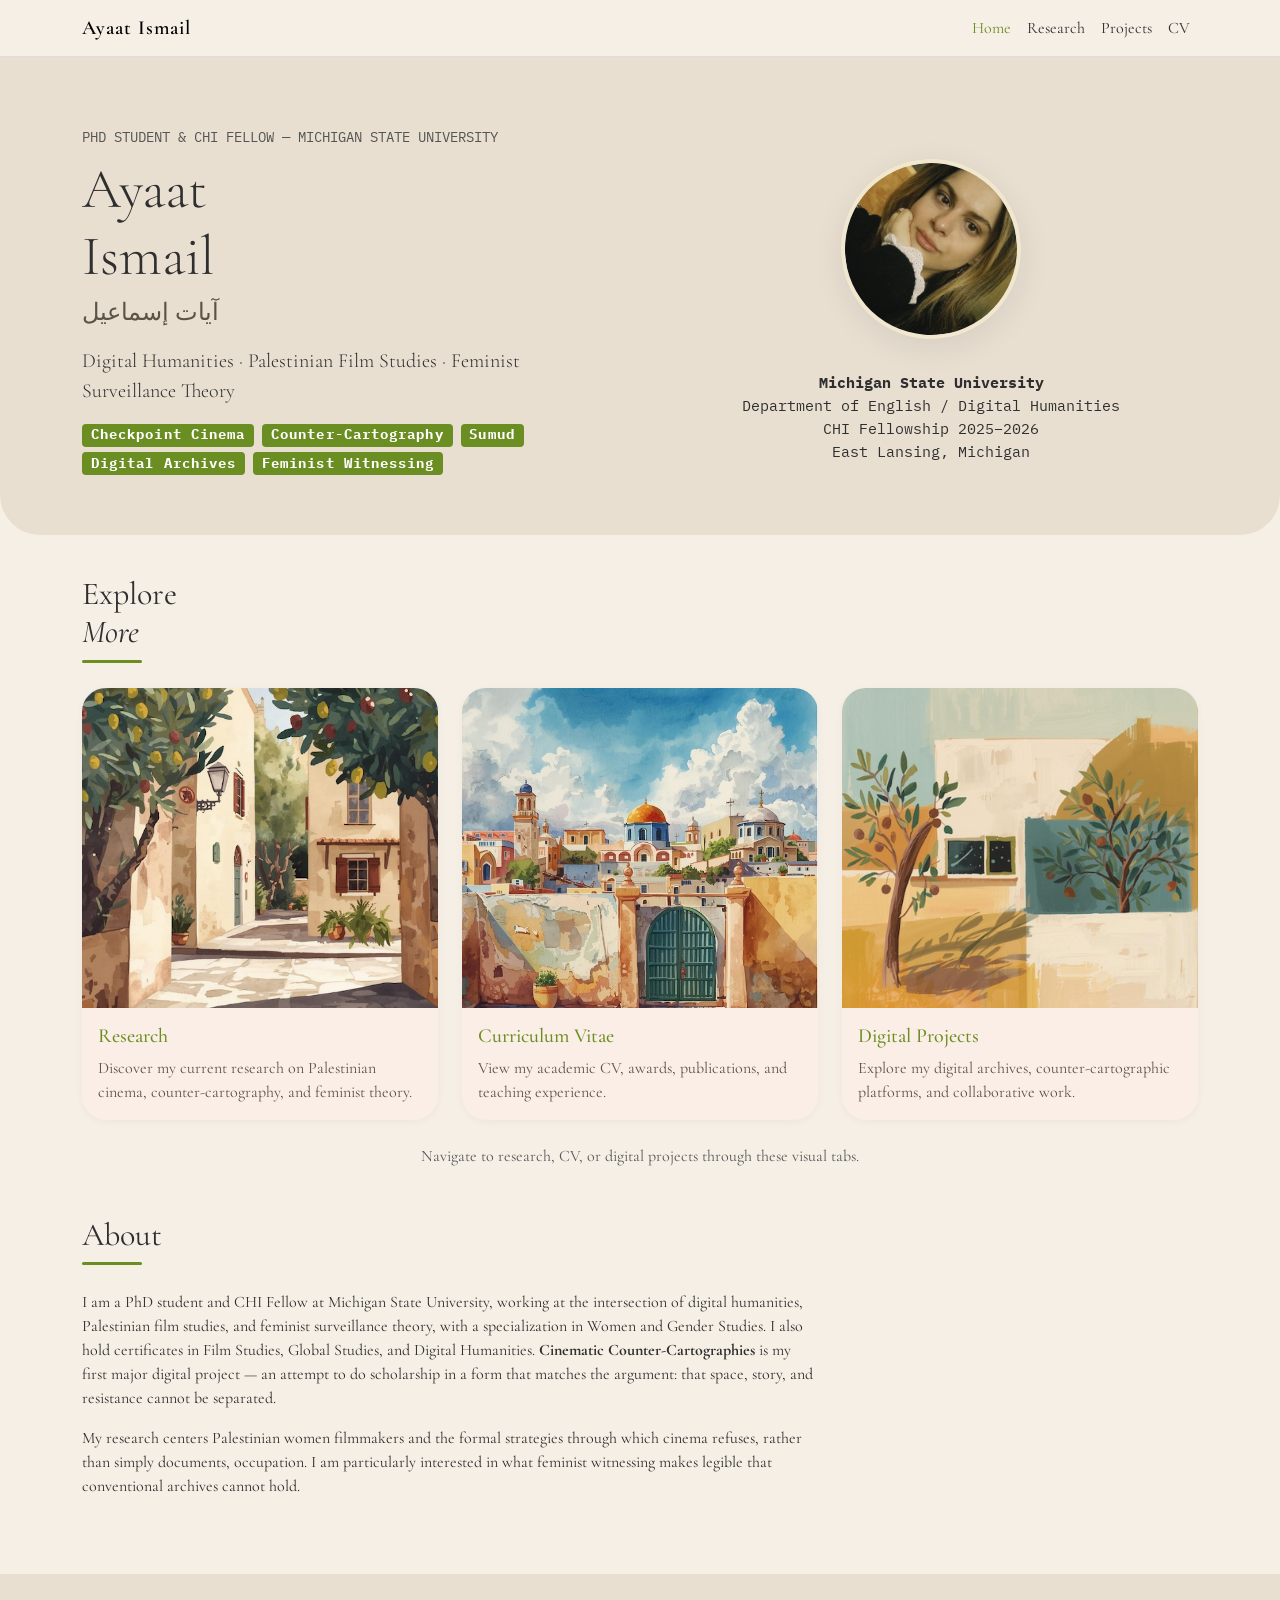
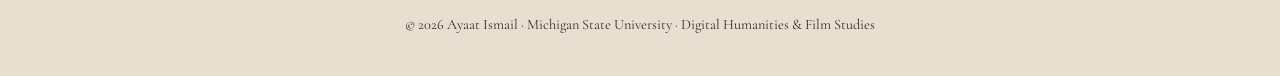
==== commit 3e7e29f9: "Update index.html" ====
--- a/personal-website/index.html
+++ b/personal-website/index.html
@@ -3,7 +3,7 @@
 <head>
   <meta charset="utf-8">
   <meta name="viewport" content="width=device-width, initial-scale=1">
-  <title>Cinematic Counter-Cartographies — Ayaat Ismail</title>
+  <title>Ayaat Ismail — Home</title>
   <link href="https://cdn.jsdelivr.net/npm/bootstrap@5.3.3/dist/css/bootstrap.min.css" rel="stylesheet">
   <link href="https://fonts.googleapis.com/css2?family=Cormorant+Garamond:wght@300;400;600&family=IBM+Plex+Mono:wght@300;400&display=swap" rel="stylesheet">
   <style>
@@ -13,6 +13,7 @@
       --beige:#f5efe6;
       --sand:#e8dfd1;
       --text:#2f2f2f;
+      --muted:#5a5346;
     }
     body{
       background:var(--beige);
@@ -33,42 +34,80 @@
     .nav-link:hover, .nav-link.active{
       color:var(--olive)!important;
     }
-    .section{
-      padding:70px 0;
+    .hero-section{
+      padding:70px 0 40px 0;
+      background:var(--sand);
+      border-radius:0 0 2.5rem 2.5rem;
+      margin-bottom:40px;
+    }
+    .hero-img{
+      width:180px;
+      height:180px;
+      object-fit:cover;
+      border-radius:50%;
+      border:4px solid #b8860b33;
+      box-shadow:0 8px 32px rgba(0,0,0,0.08);
+      background:#fff;
+      margin-bottom:1.5rem;
+      transform:rotate(-7deg);
+      transition:transform 0.3s;
+    }
+    .hero-img:hover{
+      transform:scale(1.05) rotate(-9deg);
+    }
+    .hero-name-ar{
+      font-family:'Amiri', serif;
+      color:var(--muted);
+      direction:rtl;
     }
     .section-title{
       font-size:2rem;
-    }
-    .line{
+      font-family:'Cormorant Garamond',serif;
+      font-weight:400;
+    }
+    .section-header-line{
       width:60px;
       height:3px;
       background:var(--olive);
       margin-bottom:25px;
-    }
-    .pretty-card{
-      background:var(--sand);
-      border-radius:18px;
-      overflow:hidden;
-      transition:0.3s;
-      height:100%;
-    }
-    .pretty-card img{
-      width:100%;
-      height:220px;
-      object-fit:cover;
-    }
-    .pretty-card .content{
-      padding:20px;
-    }
-    .pretty-card h4{
-      color:var(--olive-dark);
-    }
-    footer{
+      border-radius:2px;
+    }
+    .badge.bg-secondary{
+      background:var(--olive)!important;
+      color:#fff;
+      font-family:'IBM Plex Mono',monospace;
+      font-size:0.85rem;
+      letter-spacing:0.08em;
+      border-radius:4px;
+    }
+    .footer{
       padding:40px;
       text-align:center;
       background:var(--sand);
       margin-top:60px;
       font-size:0.9rem;
+    }
+    .explore-cards .card{
+      border-radius:1.5rem;
+      box-shadow:0 2px 8px rgba(0,0,0,0.04);
+      background:#fbeee6;
+      border:none;
+      transition:box-shadow 0.2s,transform 0.2s;
+      overflow:hidden;
+    }
+    .explore-cards .card:hover{
+      box-shadow:0 8px 32px rgba(74,82,64,0.13),0 2px 8px rgba(0,0,0,0.04);
+      transform:translateY(-2px) scale(1.02);
+    }
+    .explore-cards .card img{
+      width:100%;
+      min-height:220px;
+      max-height:320px;
+      object-fit:cover;
+      transition:transform 0.2s;
+    }
+    .explore-cards .card img:hover{
+      transform:scale(1.04) rotate(-2deg);
     }
   </style>
 </head>
@@ -82,40 +121,114 @@
     </button>
     <div class="collapse navbar-collapse" id="nav">
       <ul class="navbar-nav ms-auto">
-        <li><a class="nav-link" href="index.html">Home</a></li>
+        <li><a class="nav-link active" href="index.html">Home</a></li>
         <li><a class="nav-link" href="research.html">Research</a></li>
-        <li><a class="nav-link active" href="projects.html">Projects</a></li>
+        <li><a class="nav-link" href="projects.html">Projects</a></li>
         <li><a class="nav-link" href="cv.html">CV</a></li>
       </ul>
     </div>
   </div>
 </nav>
 
-<!-- PROJECTS SECTION -->
-<section class="section container">
-  <h2 class="section-title">Cinematic Counter-Cartographies</h2>
-  <div class="line"></div>
+<!-- HERO SECTION -->
+<section class="hero-section">
+  <div class="container">
+    <div class="row align-items-center g-5">
+      <div class="col-md-6 text-center text-md-start">
+        <p class="text-uppercase small text-muted mb-2" style="font-family:'IBM Plex Mono',monospace;">PhD Student &amp; CHI Fellow — Michigan State University</p>
+        <h1 class="display-4 fw-light mb-1">Ayaat<br>Ismail</h1>
+        <p class="hero-name-ar fs-4 mb-3">آيات إسماعيل</p>
+        <p class="lead mb-3">Digital Humanities · Palestinian Film Studies · Feminist Surveillance Theory</p>
+        <div class="mb-3">
+          <span class="badge bg-secondary me-1 mb-1">Checkpoint Cinema</span>
+          <span class="badge bg-secondary me-1 mb-1">Counter-Cartography</span>
+          <span class="badge bg-secondary me-1 mb-1">Sumud</span>
+          <span class="badge bg-secondary me-1 mb-1">Digital Archives</span>
+          <span class="badge bg-secondary me-1 mb-1">Feminist Witnessing</span>
+        </div>
+      </div>
+      <div class="col-md-6 text-center">
+        <img src="assets/images/yoyo1.jpeg" alt="Ayaat Ismail" class="hero-img mb-3">
+        <div class="mt-3" style="font-family:'IBM Plex Mono',monospace;font-size:0.95rem;">
+          <strong>Michigan State University</strong><br>
+          Department of English / Digital Humanities<br>
+          CHI Fellowship 2025–2026<br>
+          East Lansing, Michigan
+        </div>
+      </div>
+    </div>
+  </div>
+</section>
+
+<!-- EXPLORE MORE SECTION -->
+<section id="visuals" class="container mb-5">
+  <div class="section-header">
+    <h2 class="section-title">Explore<br><em>More</em></h2>
+    <div class="section-header-line"></div>
+  </div>
+  <div class="row g-4 align-items-stretch justify-content-center explore-cards">
+    <!-- Research Tab -->
+    <div class="col-12 col-md-4 d-flex">
+      <a href="research.html" class="w-100 text-decoration-none">
+        <div class="card h-100">
+          <img src="assets/images/pali1.png" alt="Research">
+          <div class="card-body">
+            <h5 class="mb-2" style="color:var(--olive);font-family:'Cormorant Garamond',serif;">Research</h5>
+            <p class="mb-0" style="font-size:1rem;color:var(--muted);">Discover my current research on Palestinian cinema, counter-cartography, and feminist theory.</p>
+          </div>
+        </div>
+      </a>
+    </div>
+    <!-- CV Tab -->
+    <div class="col-12 col-md-4 d-flex">
+      <a href="cv.html" class="w-100 text-decoration-none">
+        <div class="card h-100">
+          <img src="assets/images/pali2.png" alt="CV">
+          <div class="card-body">
+            <h5 class="mb-2" style="color:var(--olive);font-family:'Cormorant Garamond',serif;">Curriculum Vitae</h5>
+            <p class="mb-0" style="font-size:1rem;color:var(--muted);">View my academic CV, awards, publications, and teaching experience.</p>
+          </div>
+        </div>
+      </a>
+    </div>
+    <!-- Digital Projects Tab -->
+    <div class="col-12 col-md-4 d-flex">
+      <a href="projects.html" class="w-100 text-decoration-none">
+        <div class="card h-100">
+          <img src="assets/images/pali3.png" alt="Digital Projects">
+          <div class="card-body">
+            <h5 class="mb-2" style="color:var(--olive);font-family:'Cormorant Garamond',serif;">Digital Projects</h5>
+            <p class="mb-0" style="font-size:1rem;color:var(--muted);">Explore my digital archives, counter-cartographic platforms, and collaborative work.</p>
+          </div>
+        </div>
+      </a>
+    </div>
+  </div>
+  <div class="text-center mt-4 text-muted" style="font-size:1rem;">
+    Navigate to research, CV, or digital projects through these visual tabs.
+  </div>
+</section>
+
+<!-- ABOUT SECTION -->
+<section class="container my-5">
+  <div class="section-header">
+    <h2 class="section-title">About</h2>
+    <div class="section-header-line"></div>
+  </div>
   <div class="row">
-    <div class="col-md-7">
+    <div class="col-md-8">
       <p>
-        A digital archive mapping how Palestinian women filmmakers transform Israeli checkpoints and surveillance infrastructures into sites of cinematic resistance across twenty-five years of film.
+        I am a PhD student and CHI Fellow at Michigan State University, working at the intersection of digital humanities, Palestinian film studies, and feminist surveillance theory, with a specialization in Women and Gender Studies. I also hold certificates in Film Studies, Global Studies, and Digital Humanities.
+        <strong>Cinematic Counter-Cartographies</strong> is my first major digital project — an attempt to do scholarship in a form that matches the argument: that space, story, and resistance cannot be separated.
       </p>
-      <ul>
-        <li><strong>Archive Period:</strong> Palestinian Cinema, 2000–2025</li>
-        <li><strong>Primary Filmmakers:</strong> Masri, Jacir, Nabulsi</li>
-        <li><strong>Checkpoints Mapped:</strong> Qalandiya · Huwwara · Rachel · Container</li>
-        <li><strong>Theoretical Framework:</strong> Sumud · Counter-Cartography · Feminist Witnessing</li>
-        <li><strong>Languages:</strong> English · Arabic (Palestinian dialect)</li>
-      </ul>
-      <a href="https://awisma01.github.io/cinematic-refusals/" class="btn btn-outline-success btn-sm" target="_blank">Visit the archive →</a>
-    </div>
-    <div class="col-md-5">
-      <img src="assets/images/pali2.png" alt="Cinematic Counter-Cartographies" class="img-fluid rounded-3 shadow-sm mt-3 mt-md-0">
+      <p>
+        My research centers Palestinian women filmmakers and the formal strategies through which cinema refuses, rather than simply documents, occupation. I am particularly interested in what feminist witnessing makes legible that conventional archives cannot hold.
+      </p>
     </div>
   </div>
 </section>
 
-<footer>
+<footer class="footer">
   © 2026 Ayaat Ismail · Michigan State University · Digital Humanities & Film Studies
 </footer>
 <script src="https://cdn.jsdelivr.net/npm/bootstrap@5.3.3/dist/js/bootstrap.bundle.min.js"></script>
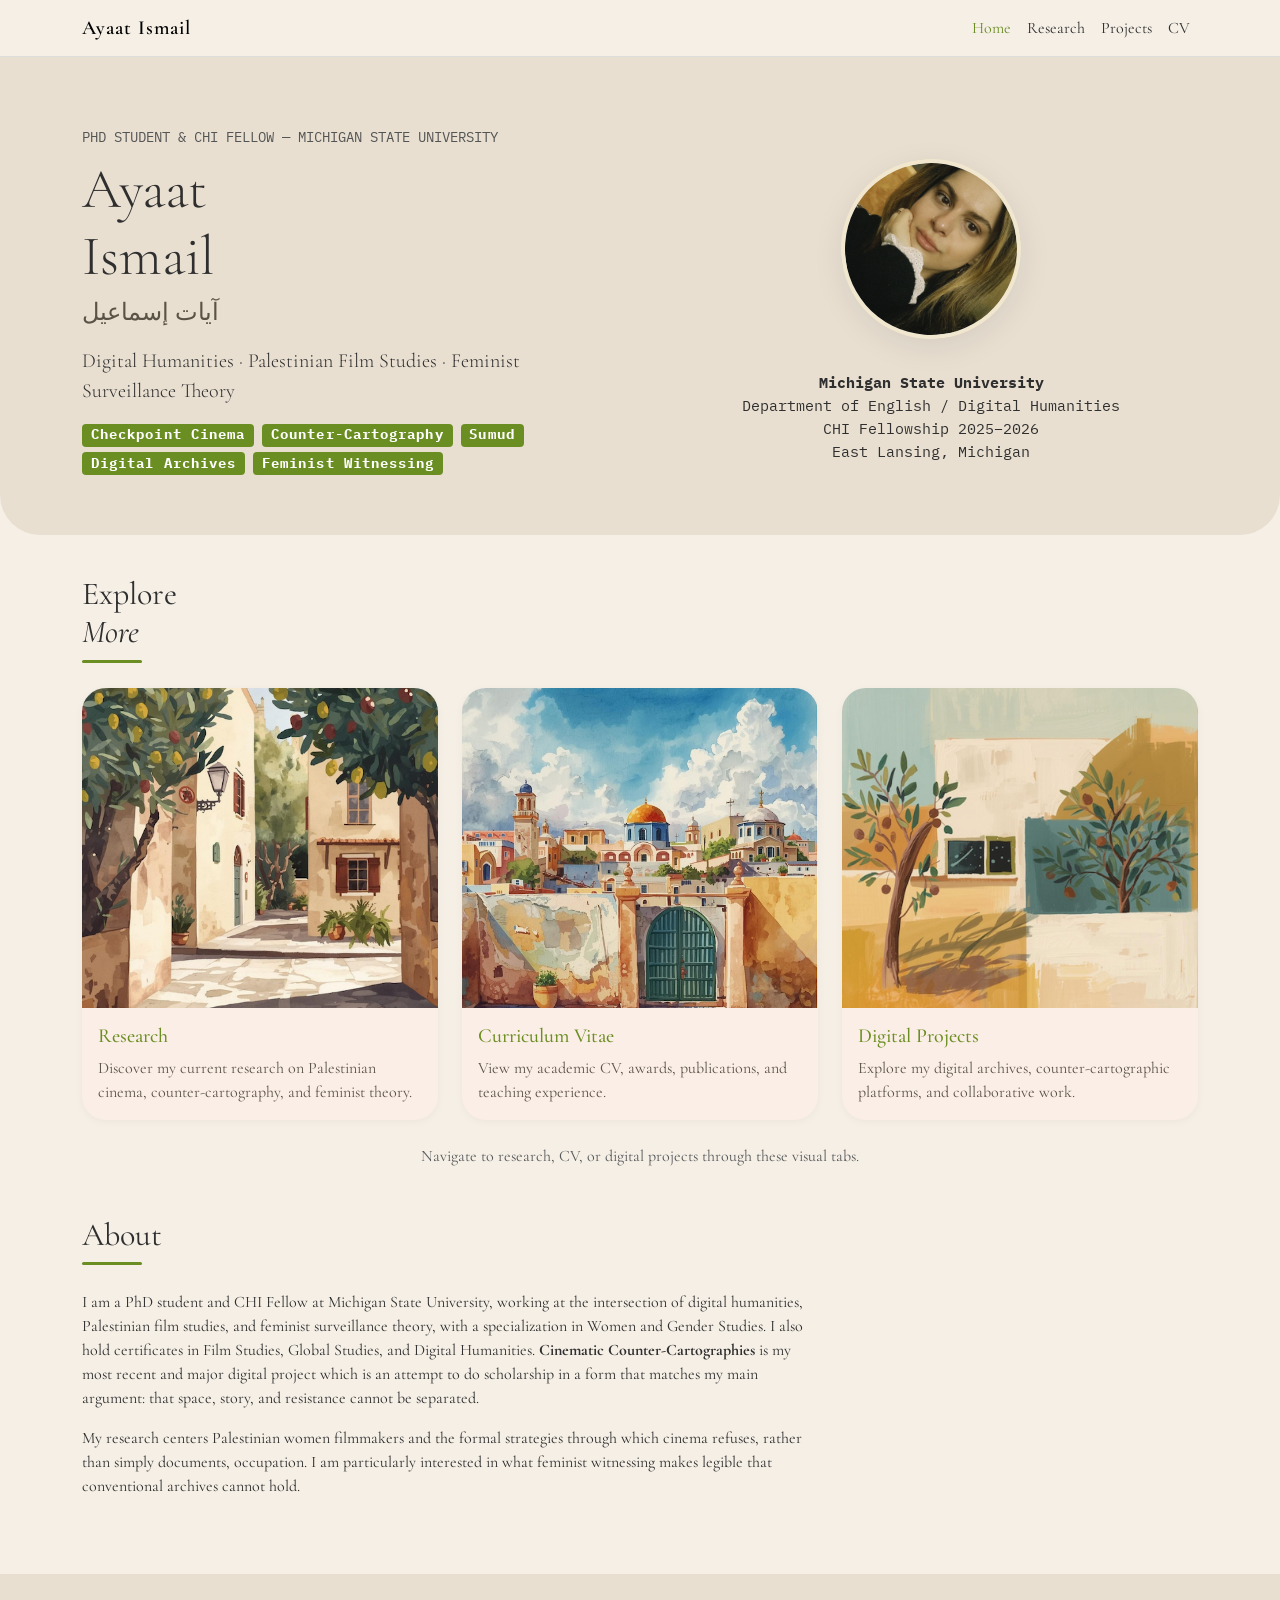
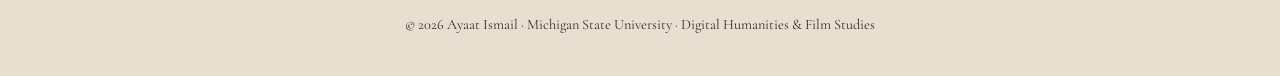
==== commit a3dc301b: "adj" ====
--- a/personal-website/index.html
+++ b/personal-website/index.html
@@ -219,7 +219,7 @@
     <div class="col-md-8">
       <p>
         I am a PhD student and CHI Fellow at Michigan State University, working at the intersection of digital humanities, Palestinian film studies, and feminist surveillance theory, with a specialization in Women and Gender Studies. I also hold certificates in Film Studies, Global Studies, and Digital Humanities.
-        <strong>Cinematic Counter-Cartographies</strong> is my first major digital project — an attempt to do scholarship in a form that matches the argument: that space, story, and resistance cannot be separated.
+        <strong>Cinematic Counter-Cartographies</strong> is my most recent and major digital project which is an attempt to do scholarship in a form that matches my main argument: that space, story, and resistance cannot be separated.
       </p>
       <p>
         My research centers Palestinian women filmmakers and the formal strategies through which cinema refuses, rather than simply documents, occupation. I am particularly interested in what feminist witnessing makes legible that conventional archives cannot hold.
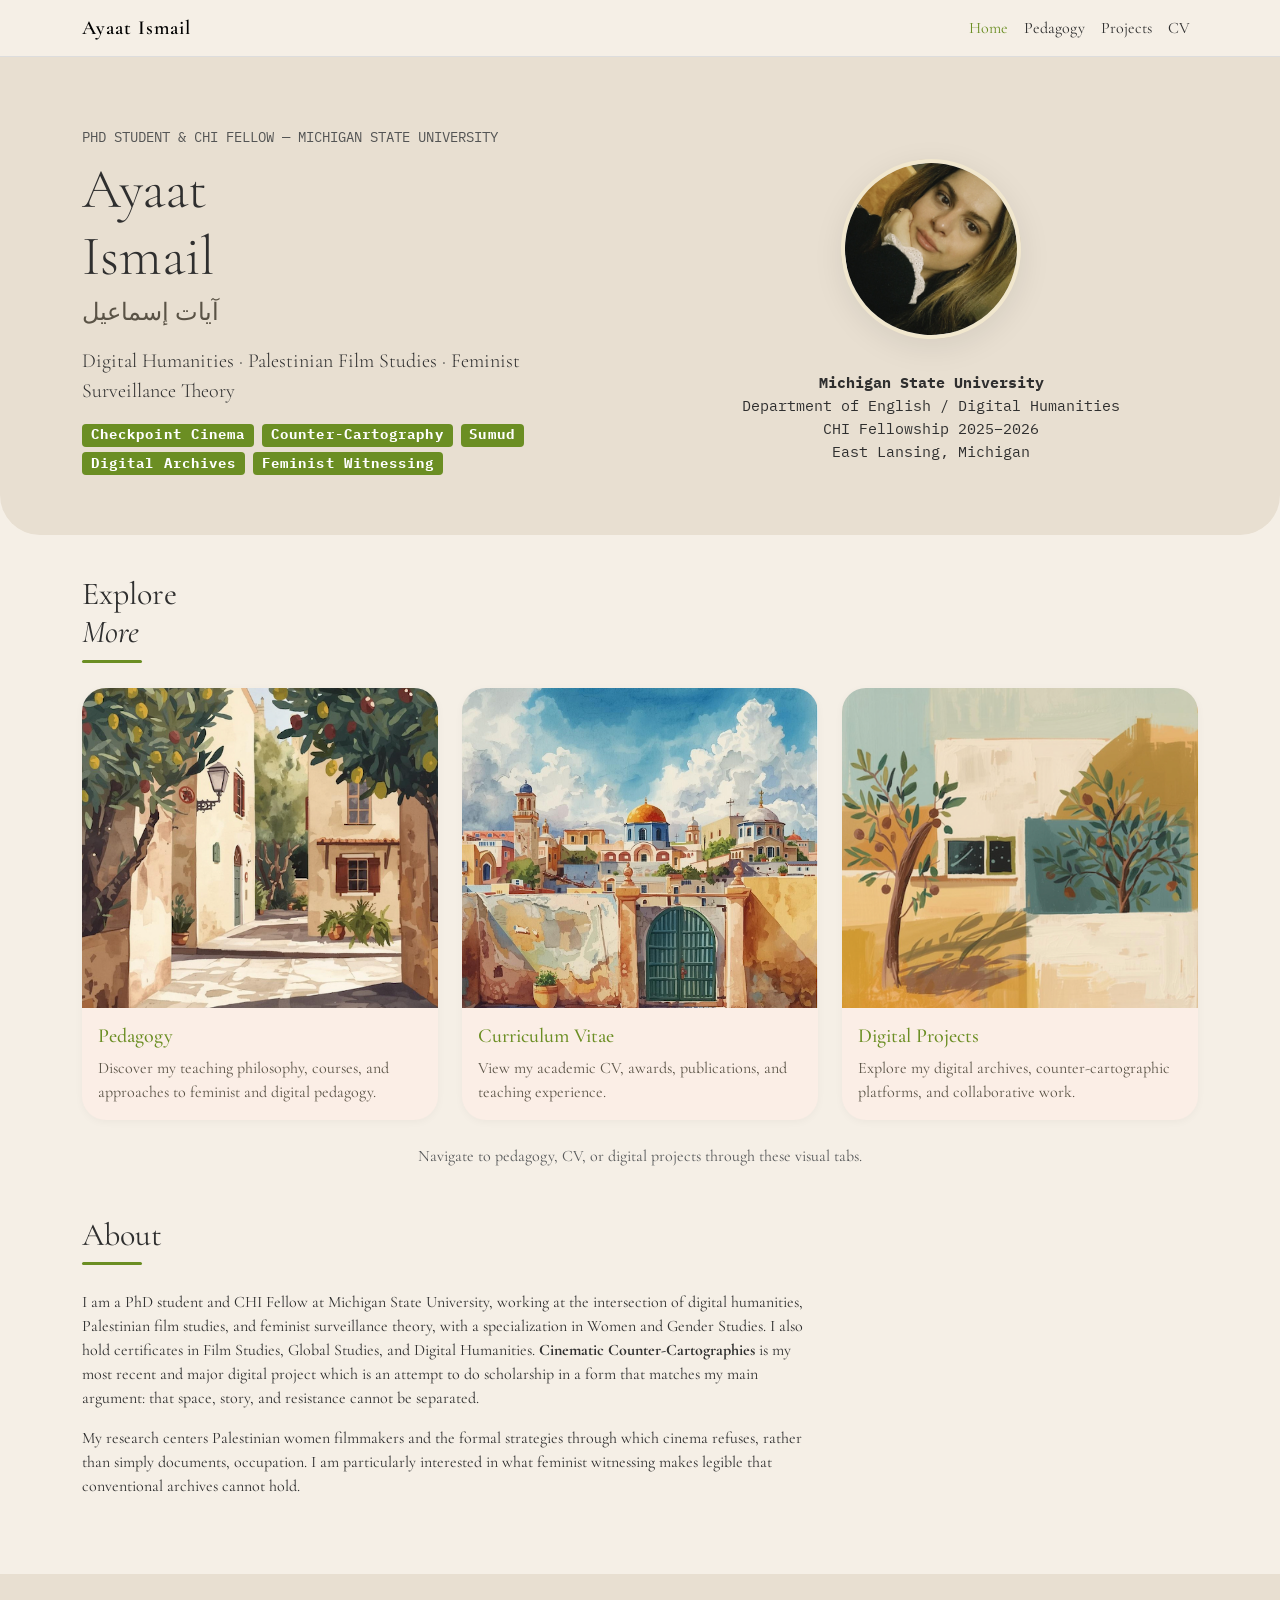
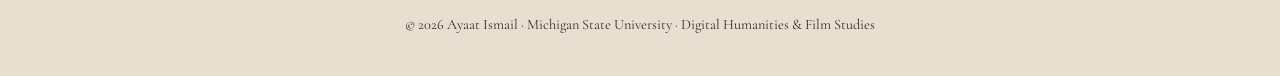
==== commit 20b16363: "changes" ====
--- a/personal-website/index.html
+++ b/personal-website/index.html
@@ -122,7 +122,7 @@
     <div class="collapse navbar-collapse" id="nav">
       <ul class="navbar-nav ms-auto">
         <li><a class="nav-link active" href="index.html">Home</a></li>
-        <li><a class="nav-link" href="research.html">Research</a></li>
+        <li><a class="nav-link" href="pedagogy.html">Pedagogy</a></li>
         <li><a class="nav-link" href="projects.html">Projects</a></li>
         <li><a class="nav-link" href="cv.html">CV</a></li>
       </ul>
@@ -167,14 +167,14 @@
     <div class="section-header-line"></div>
   </div>
   <div class="row g-4 align-items-stretch justify-content-center explore-cards">
-    <!-- Research Tab -->
+    <!-- Pedagogy Tab -->
     <div class="col-12 col-md-4 d-flex">
-      <a href="research.html" class="w-100 text-decoration-none">
+      <a href="pedagogy.html" class="w-100 text-decoration-none">
         <div class="card h-100">
-          <img src="assets/images/pali1.png" alt="Research">
+          <img src="assets/images/pali1.png" alt="Pedagogy">
           <div class="card-body">
-            <h5 class="mb-2" style="color:var(--olive);font-family:'Cormorant Garamond',serif;">Research</h5>
-            <p class="mb-0" style="font-size:1rem;color:var(--muted);">Discover my current research on Palestinian cinema, counter-cartography, and feminist theory.</p>
+            <h5 class="mb-2" style="color:var(--olive);font-family:'Cormorant Garamond',serif;">Pedagogy</h5>
+            <p class="mb-0" style="font-size:1rem;color:var(--muted);">Discover my teaching philosophy, courses, and approaches to feminist and digital pedagogy.</p>
           </div>
         </div>
       </a>
@@ -205,7 +205,7 @@
     </div>
   </div>
   <div class="text-center mt-4 text-muted" style="font-size:1rem;">
-    Navigate to research, CV, or digital projects through these visual tabs.
+    Navigate to pedagogy, CV, or digital projects through these visual tabs.
   </div>
 </section>
 
